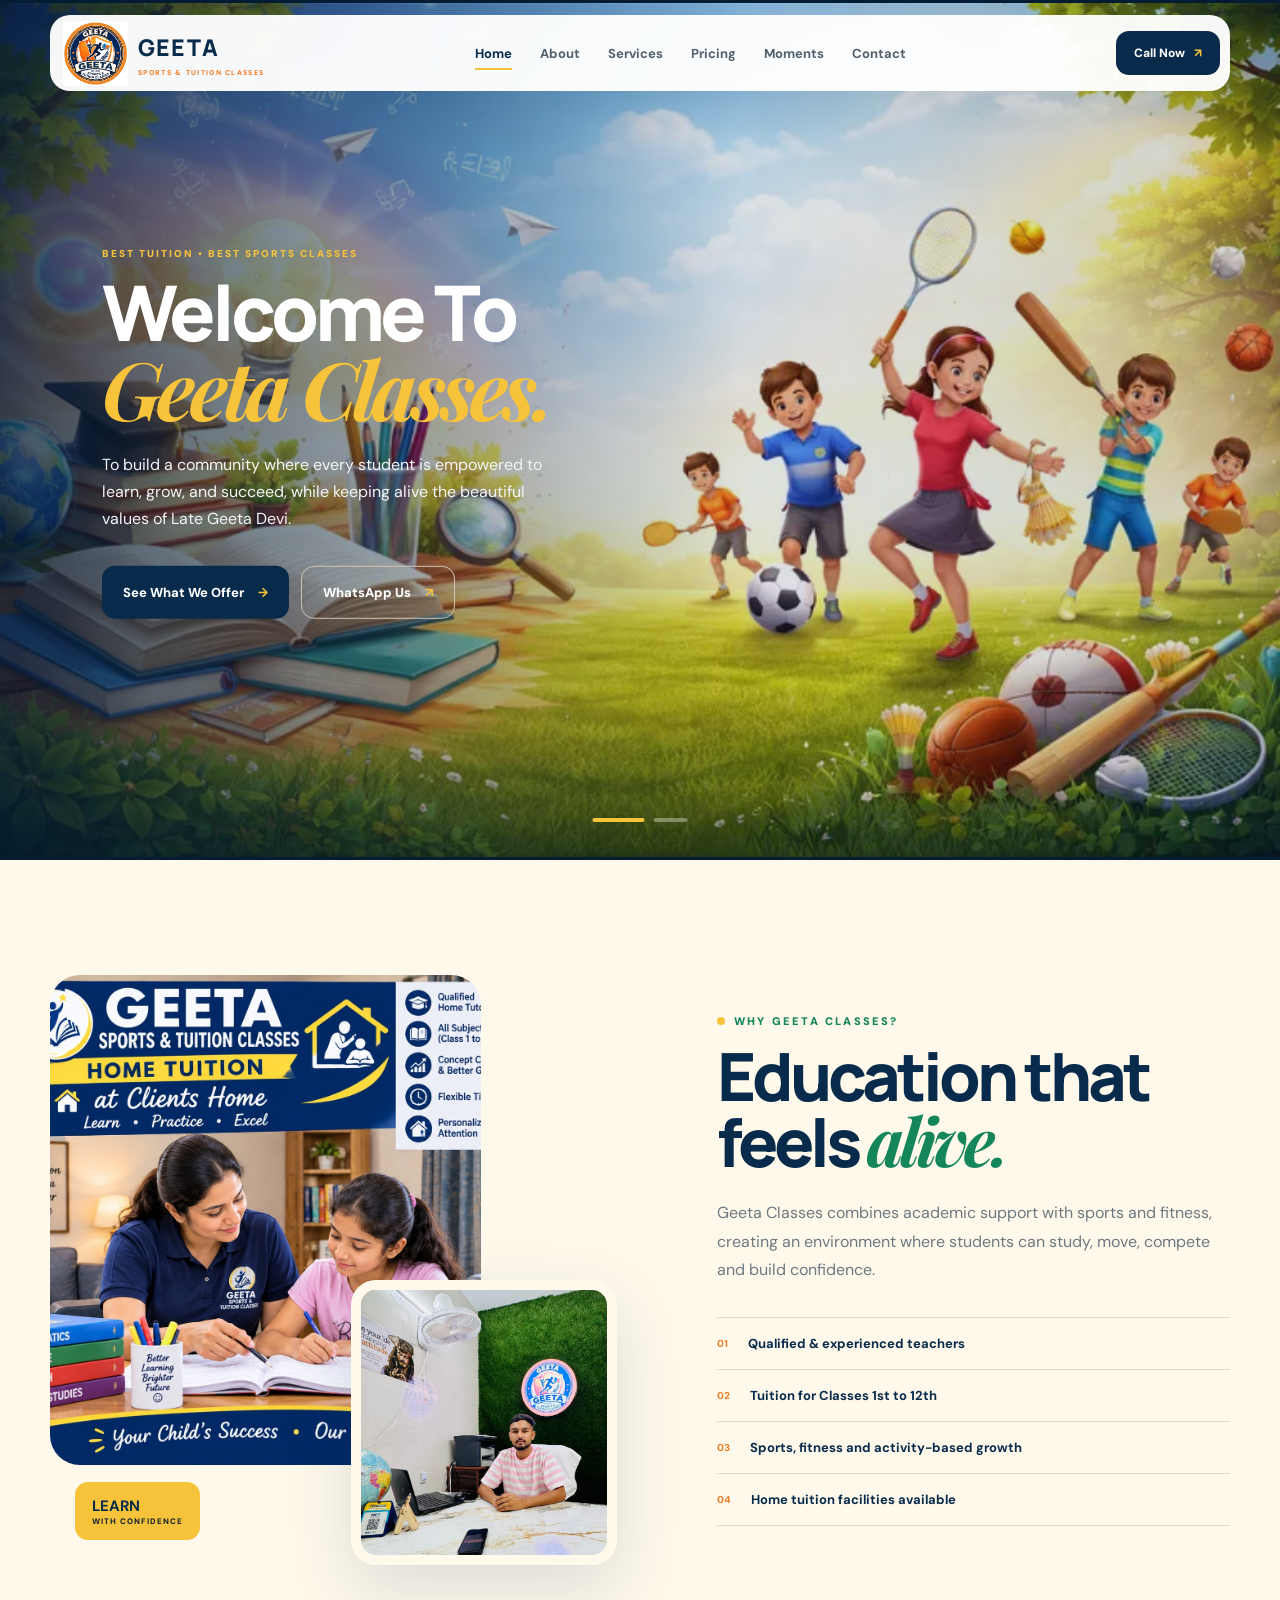
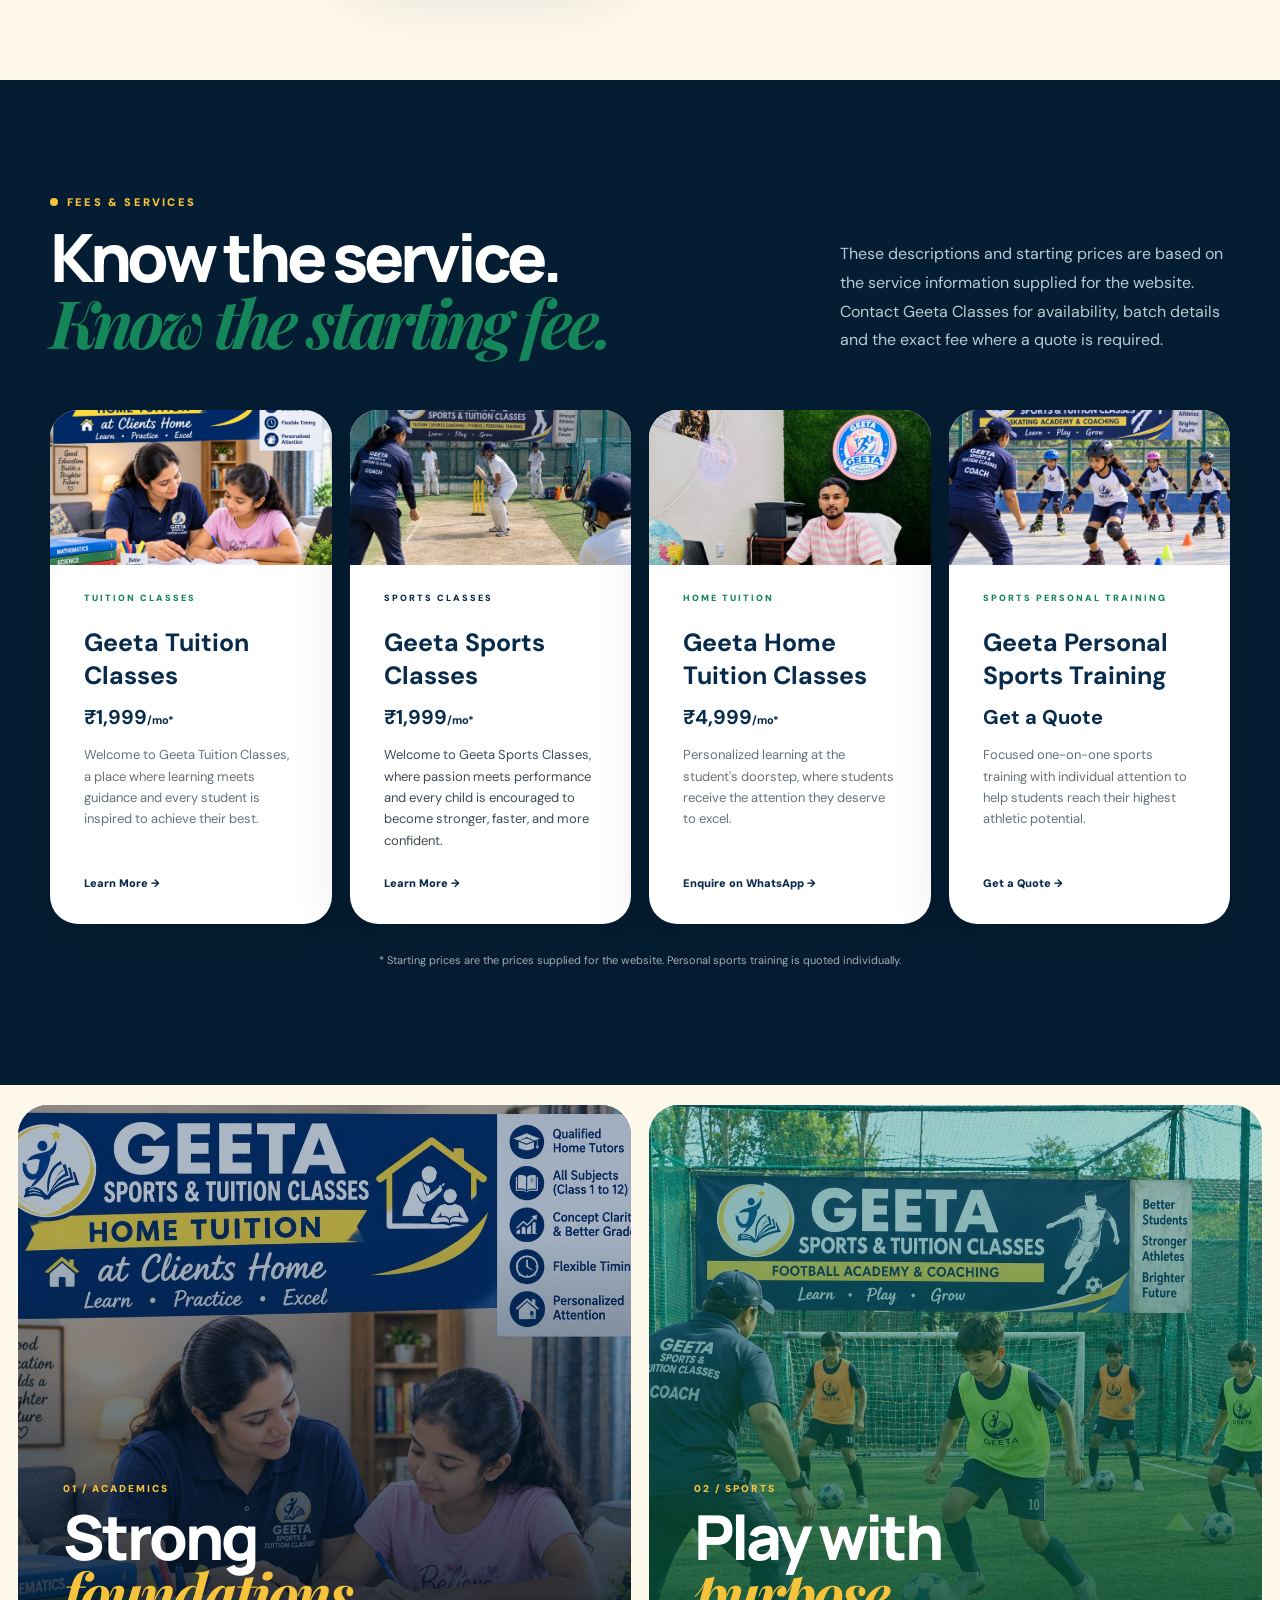
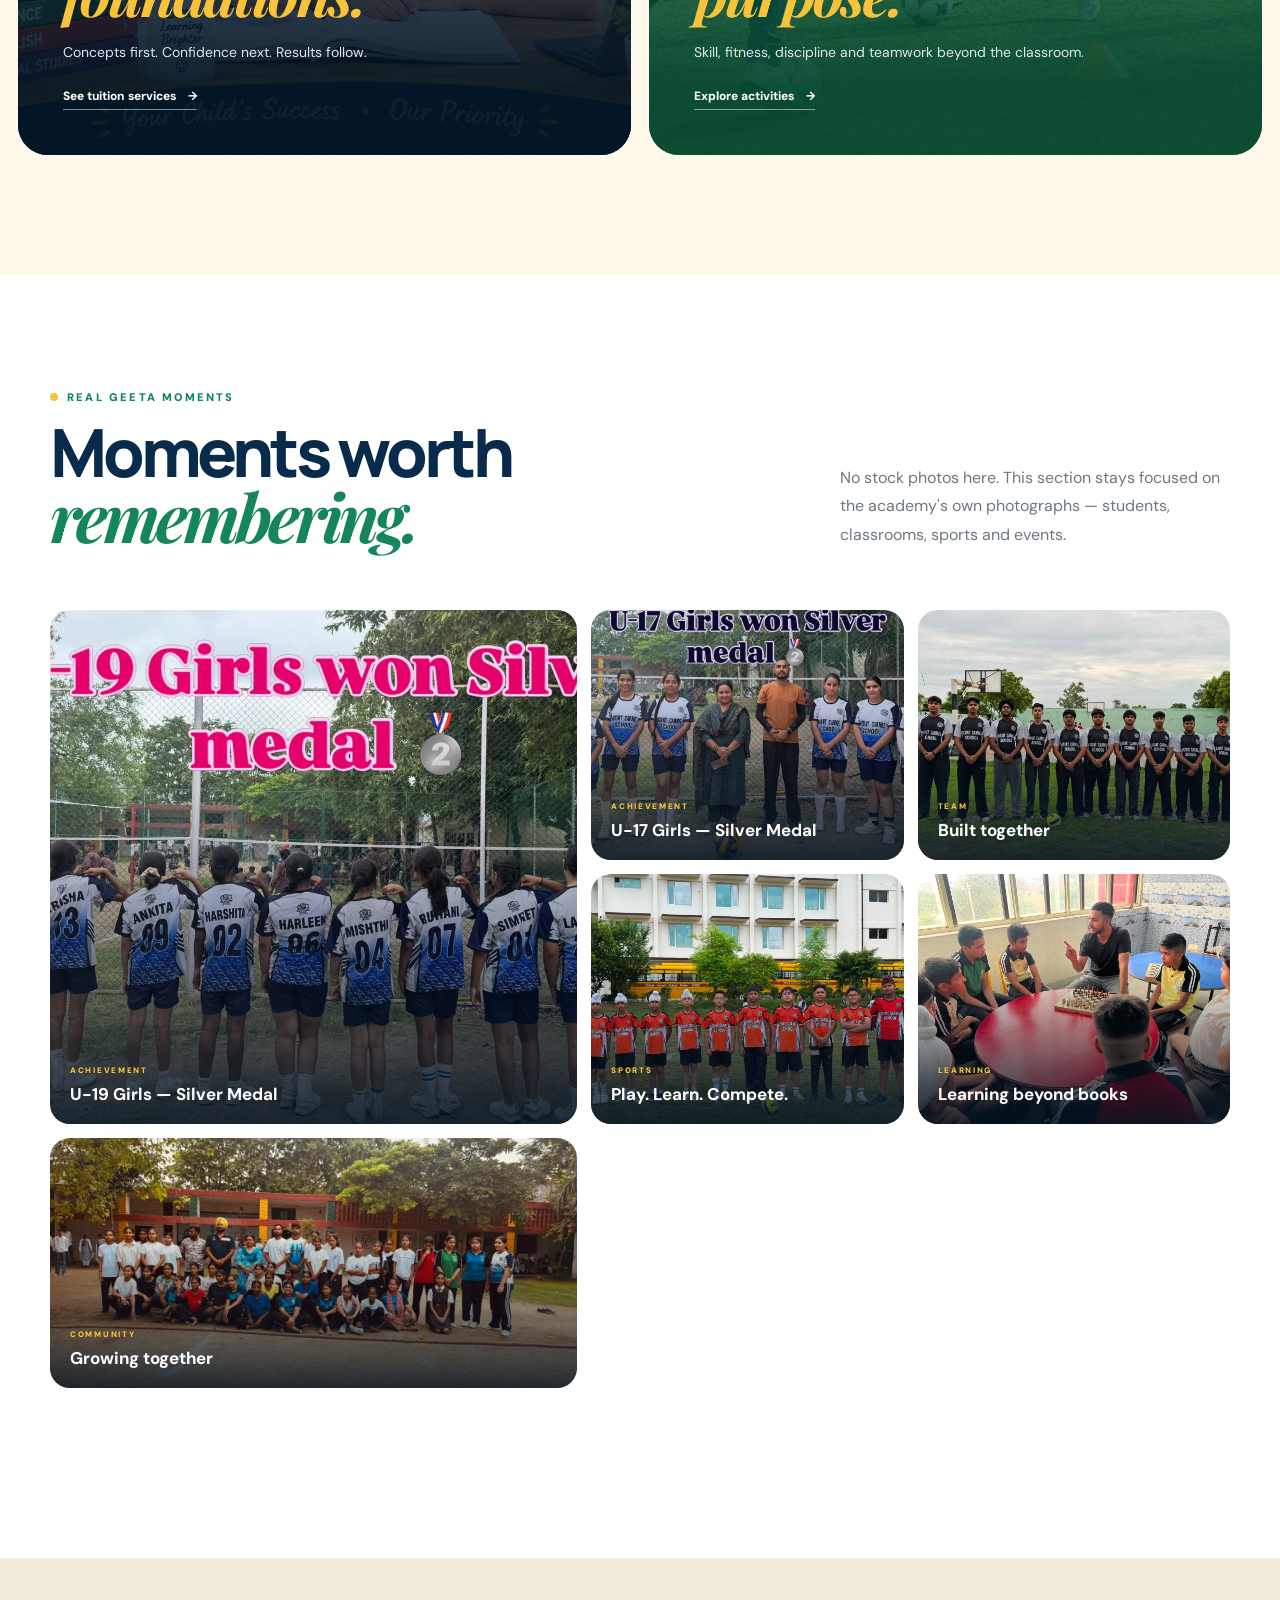
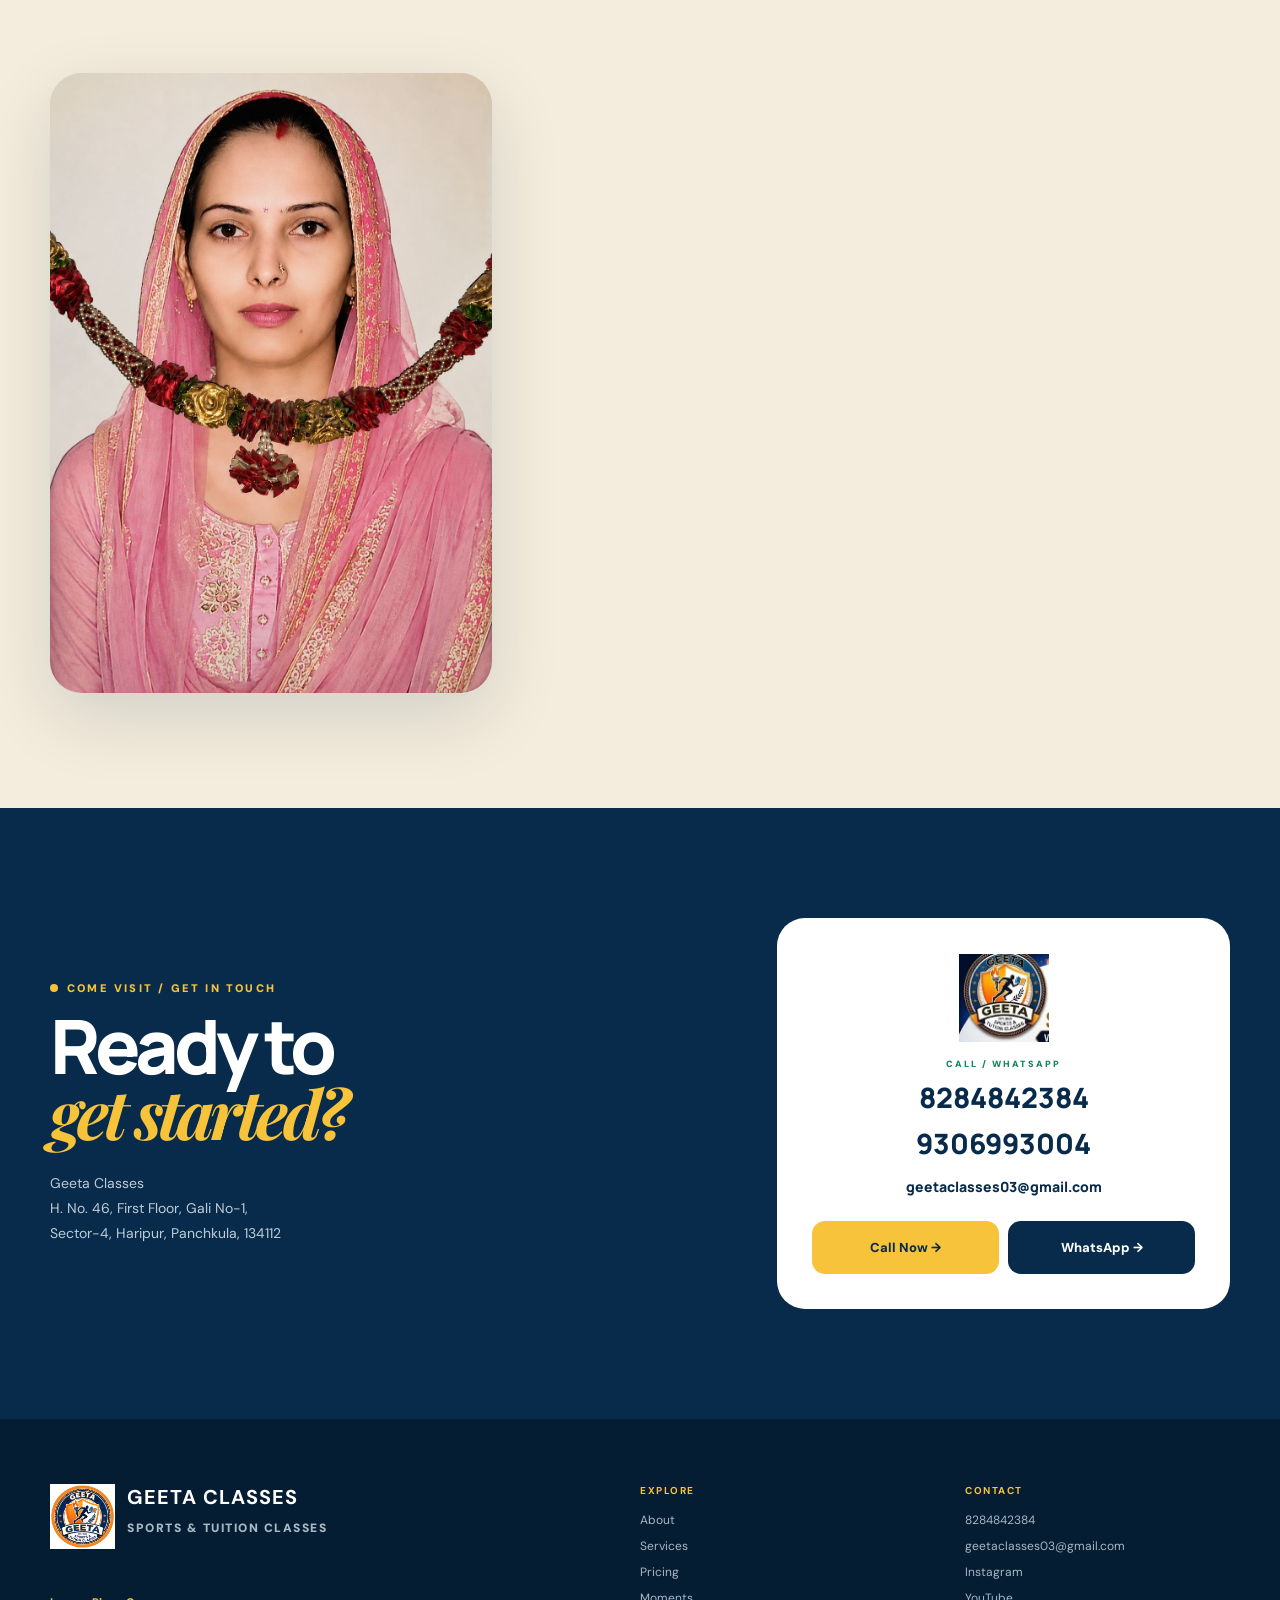
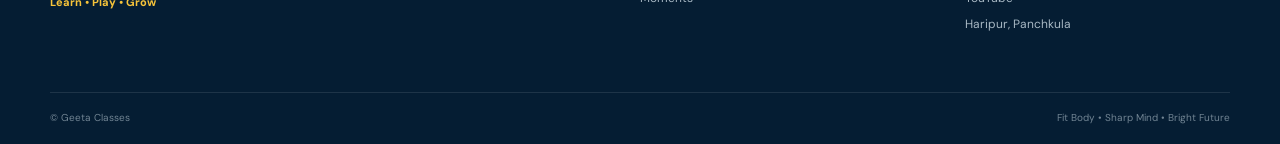
==== index.html @ 313272e8 "Add files via upload" ====
<!DOCTYPE html>
<html lang="en">
<head>
    <meta charset="UTF-8">
    <meta name="viewport" content="width=device-width, initial-scale=1.0">
    <title>Geeta Classes | Sports & Tuition Classes in Panchkula</title>
    <meta name="description" content="Geeta Classes — tuition, home tuition, personal training, sports, fitness and yoga in Haripur, Panchkula.">

    <link rel="preconnect" href="https://fonts.googleapis.com">
    <link rel="preconnect" href="https://fonts.gstatic.com" crossorigin>
    <link href="https://fonts.googleapis.com/css2?family=DM+Sans:wght@400;500;600;700&family=Manrope:wght@500;600;700;800&family=Playfair+Display:ital,wght@0,600;0,700;1,600;1,700&display=swap" rel="stylesheet">
    <link rel="stylesheet" href="style.css">
</head>
<body>

<header class="site-header" id="siteHeader">
    <nav class="navbar">
        <a href="#home" class="brand">
            <img src="assets/images/academy/22.jpg" class="brand-logo" alt="Geeta Classes logo">
            <div class="brand-name">
                <strong>GEETA</strong>
                <span>SPORTS &amp; TUITION CLASSES</span>
            </div>
        </a>

        <div class="nav-links" id="navLinks">
            <a href="#home" class="active">Home</a>
            <a href="#about">About</a>
            <a href="sports.html">Services</a>
            <a href="#pricing">Pricing</a>
            <a href="#moments">Moments</a>
            <a href="#contact">Contact</a>
        </div>

        <a href="tel:8284842304" class="nav-cta">Call Now <span>↗</span></a>
        <button class="menu-toggle" id="menuToggle" aria-label="Open menu" aria-expanded="false">
            <span></span><span></span><span></span>
        </button>
    </nav>
</header>

<main>

<!-- HERO: Slide 1 and 2 use the new supplied banner; Slide 3 keeps the original hero. -->
<section class="hero hero-carousel" id="home">
    <div class="hero-slides">

        <article class="hero-slide promo-slide">
            <img src="assets/images/academy/home-face.webp" alt="Geeta Classes education and sports banner detail">
            <div class="promo-slide-overlay"></div>
            <div class="promo-slide-content focus-content">
                <span class="hero-slide-kicker">BEST TUITION • BEST SPORTS CLASSES</span>
                <h1>Welcome To<br><span>Geeta Classes.</span></h1>
                <p>To build a community where every student is empowered to learn, grow, and succeed, while keeping alive the beautiful values of Late  Geeta Devi.</p>
                <div class="hero-actions">
                    <a href="#pricing" class="btn btn-primary">See What We Offer <b>→</b></a>
                    <a href="https://wa.me/918284842384" target="_blank" rel="noopener" class="btn btn-ghost">WhatsApp Us <b>↗</b></a>
                </div>
            </div>
        </article>

        <article class="hero-slide promo-slide">
            <img src="assets/images/academy/geeta-hero-focus.jpg" alt="Geeta Classes education and sports banner detail">
            <div class="promo-slide-overlay"></div>
            <div class="promo-slide-content focus-content">
                <span class="hero-slide-kicker">FIT BODY • SHARP MIND • BRIGHT FUTURE</span>
                <h1>Better students.<br><span>Brighter futures.</span></h1>
                <p>One place for academic support, active learning and confidence-building activities.</p>
                <div class="hero-actions">
                    <a href="#pricing" class="btn btn-primary">See What We Offer <b>→</b></a>
                    <a href="https://wa.me/918284842384" target="_blank" rel="noopener" class="btn btn-ghost">WhatsApp Us <b>↗</b></a>
                </div>
            </div>
        </article>

        <article class="hero-slide original-slide">
            <div class="hero-orbit orbit-one"></div>
            <div class="hero-orbit orbit-two"></div>
            <div class="hero-wrap">
                <div class="hero-copy">
                    <div class="eyebrow"><i></i> PANCHKULA • SPORTS • TUITION</div>
                    <h1>Learn. <span>Play.</span> Grow.</h1>
                    <p class="hero-lead">A cheerful place where classroom learning, sports and confidence come together — helping students grow beyond marks and medals.</p>
                    <div class="hero-actions">
                        <a href="#pricing" class="btn btn-primary">Explore Services <b>→</b></a>
                        <a href="#pricing" class="btn btn-ghost">View Pricing <b>↗</b></a>
                    </div>
                    <div class="hero-facts">
                        <div><b>1st–12th</b><small>Classes</small></div>
                        <em></em>
                        <div><b>HBSE • CBSE • ICSE</b><small>Boards</small></div>
                        <em></em>
                        <div><b>Sports + Fitness</b><small>Activities</small></div>
                    </div>
                </div>
                <div class="hero-photo">
                    <div class="hero-main-image">
                        <img src="assets/images/academy/04.jpg" alt="Students participating in sports at Geeta Classes">
                        <div class="hero-image-caption">
                            <span>REAL STUDENTS. REAL MOMENTS.</span>
                            <b>Learning doesn't stop at the classroom.</b>
                        </div>
                    </div>
                    <div class="floating-note note-yellow"><strong>FIT BODY</strong><span>SHARP MIND</span></div>
                    <div class="floating-note note-white"><strong>GEETA</strong><span>CLASSES</span></div>
                </div>
            </div>
        </article>
    </div>

    <div class="hero-dots" aria-label="Hero slides">
        <button class="hero-dot active" type="button" aria-label="Slide 1"></button>
        <button class="hero-dot" type="button" aria-label="Slide 2"></button>
    </div>
    <div class="hero-scroll">SCROLL <span></span></div>
</section>

<section class="about section" id="about">
    <div class="container about-grid">
        <div class="about-collage reveal">
            <div class="collage-main"><img src="assets/images/academy/02.jpg" alt="Students studying at Geeta Classes"></div>
            <div class="collage-small"><img src="assets/images/academy/17.jpg" alt="Teacher at Geeta Classes"></div>
            <div class="collage-tag"><strong>LEARN</strong><span>WITH CONFIDENCE</span></div>
        </div>
        <div class="about-copy reveal-right">
            <div class="eyebrow">WHY GEETA CLASSES?</div>
            <h2>Education that feels <span>alive.</span></h2>
            <p>Geeta Classes combines academic support with sports and fitness, creating an environment where students can study, move, compete and build confidence.</p>
            <div class="about-points">
                <div><b>01</b><span>Qualified &amp; experienced teachers</span></div>
                <div><b>02</b><span>Tuition for Classes 1st to 12th</span></div>
                <div><b>03</b><span>Sports, fitness and activity-based growth</span></div>
                <div><b>04</b><span>Home tuition facilities available</span></div>
            </div>
        </div>
    </div>
</section>

<!-- PROGRAM-STYLE SERVICE SECTION: inspired by the reference, but kept in Geeta's visual language. -->

<section class="pricing section-dark" id="pricing">
    <div class="container">
        <div class="section-top light reveal">
            <div>
                <div class="eyebrow gold">FEES &amp; SERVICES</div>
                <h2>Know the service.<br><span>Know the starting fee.</span></h2>
            </div>
            <p>These descriptions and starting prices are based on the service information supplied for the website. Contact Geeta Classes for availability, batch details and the exact fee where a quote is required.</p>
        </div>

        <div class="pricing-grid pricing-grid-four">
            <article class="price-card reveal">
                <div class="price-image"><img src="assets/images/academy/02.jpg" alt="Students in tuition class"></div>
                <small>TUITION CLASSES</small>
                <h3>Geeta Tuition Classes</h3>
                <strong>₹1,999<span>/mo*</span></strong>
                <p>Welcome to Geeta Tuition Classes, a place where learning meets guidance and every student is inspired to achieve their best.</p>
                <a href="https://wa.me/918284842384?text=Hello%20Geeta%20Classes%2C%20I%20want%20to%20know%20about%20home%20tuition." target="_blank" rel="noopener">Learn More →</a>
            </article>

            <article class="price-card featured-price reveal">
                <div class="price-image"><img src="assets/images/academy/06.jpg" alt="Students playing cricket at Geeta Classes"></div>
                <small>SPORTS CLASSES</small>
                <h3>Geeta Sports Classes</h3>
                <strong>₹1,999<span>/mo*</span></strong>
                <p>Welcome to Geeta Sports Classes, where passion meets performance and every child is encouraged to become stronger, faster, and more confident.</p>
                <a href="https://wa.me/918284842384?text=Hello%20Geeta%20Classes%2C%20I%20want%20to%20know%20about%20home%20tuition." target="_blank" rel="noopener">Learn More →</a>
            </article>

            <article class="price-card reveal">
                <div class="price-image"><img src="assets/images/academy/17.jpg" alt="Teacher helping a student learn"></div>
                <small>HOME TUITION</small>
                <h3>Geeta Home Tuition Classes</h3>
                <strong>₹4,999<span>/mo*</span></strong>
                <p>Personalized learning at the student's doorstep, where students receive the attention they deserve to excel.</p>
                <a href="https://wa.me/918284842384?text=Hello%20Geeta%20Classes%2C%20I%20want%20to%20know%20about%20home%20tuition." target="_blank" rel="noopener">Enquire on WhatsApp →</a>
            </article>

            <article class="price-card reveal">
                <div class="price-image"><img src="assets/images/academy/04.jpg" alt="Personal sports training at Geeta Classes"></div>
                <small>SPORTS PERSONAL TRAINING</small>
                <h3>Geeta Personal Sports Training</h3>
                <strong>Get a Quote</strong>
                <p>Focused one-on-one sports training with individual attention to help students reach their highest athletic potential.</p>
                <a href="https://wa.me/918284842384?text=Hello%20Geeta%20Classes%2C%20I%20want%20a%20quote%20for%20personal%20sports%20training." target="_blank" rel="noopener">Get a Quote →</a>
            </article>
        </div>
        <p class="pricing-note pricing-note-dark">* Starting prices are the prices supplied for the website. Personal sports training is quoted individually.</p>
    </div>
</section>

<section class="split-section">
    <div class="split-card split-academic reveal">
        <div class="split-photo"><img src="assets/images/academy/02.jpg" alt="Tuition students"></div>
        <div class="split-content"><small>01 / ACADEMICS</small><h2>Strong<br><i>foundations.</i></h2><p>Concepts first. Confidence next. Results follow.</p><a href="#pricing">See tuition services <b>→</b></a></div>
    </div>
    <div class="split-card split-sport reveal-right">
        <div class="split-photo"><img src="assets/images/academy/05.jpg" alt="Football training at Geeta Classes"></div>
        <div class="split-content"><small>02 / SPORTS</small><h2>Play with<br><i>purpose.</i></h2><p>Skill, fitness, discipline and teamwork beyond the classroom.</p><a href="sports.html">Explore activities <b>→</b></a></div>
    </div>
</section>





        <section class="moments section" id="moments">
            <div class="container">
                <div class="section-top reveal"><div><div class="eyebrow">REAL GEETA MOMENTS</div><h2>Moments worth<br><span>remembering.</span></h2></div><p>No stock photos here. This section stays focused on the academy's own photographs — students, classrooms, sports and events.</p></div>
                <div class="moment-mosaic">
                    <div class="moment featured reveal"><img src="assets/images/academy/37.jpg" alt="U-19 girls silver medal moment"><div><small>ACHIEVEMENT</small><h3>U-19 Girls — Silver Medal</h3></div></div>
                    <div class="moment reveal"><img src="assets/images/academy/38.jpg" alt="U-17 girls silver medal moment"><div><small>ACHIEVEMENT</small><h3>U-17 Girls — Silver Medal</h3></div></div>
                    <div class="moment reveal"><img src="assets/images/academy/34.jpg" alt="Student sports team"><div><small>TEAM</small><h3>Built together</h3></div></div>
                    <div class="moment reveal"><img src="assets/images/academy/35.jpg" alt="Young sports team"><div><small>SPORTS</small><h3>Play. Learn. Compete.</h3></div></div>
                    <div class="moment reveal"><img src="assets/images/academy/24.jpg" alt="Students in an activity session"><div><small>LEARNING</small><h3>Learning beyond books</h3></div></div>
                    <div class="moment reveal"><img src="assets/images/academy/31.jpg" alt="Group sports photograph"><div><small>COMMUNITY</small><h3>Growing together</h3></div></div>
                </div>

                <div class="moments-cta reveal"><a class="text-link" href="gallery.html#moments">See full gallery <b>→</b></a></div>
            </div>
        </section>

<section class="memory-section section">
    <div class="container memory-grid">
        <div class="memory-photo reveal"><img src="assets/images/academy/geeta-tribute.jpg" alt="Portrait provided for the Geeta Classes tribute section"></div>
        <div class="memory-copy reveal-right">
            <div class="eyebrow">IN LOVING MEMORY</div>
            <h2>Missing a presence that<br><span>still guides us.</span></h2>
            <p>Geeta Classes carries forward the values, care and encouragement associated with Late Smt. Geeta Devi. Her presence may be missed, but the spirit of helping children learn, grow and believe in themselves continues.</p>
            <blockquote>“Every child is unique. With the right guidance, patience and positive support, they can achieve anything in life.”</blockquote>
            <strong>— Late Smt. Geeta Devi</strong>
        </div>
    </div>
</section>

<section class="contact section-dark" id="contact">
    <div class="container contact-wrap">
        <div class="contact-copy reveal"><div class="eyebrow gold">COME VISIT / GET IN TOUCH</div><h2>Ready to<br><span>get started?</span></h2><p>Geeta Classes<br>H. No. 46, First Floor, Gali No-1,<br>Sector-4, Haripur, Panchkula, 134112</p></div>
        <div class="contact-card reveal-right">
            <img src="assets/images/logo.png" alt="Geeta Classes">
            <small>CALL / WHATSAPP</small>
            <a href="tel:8284842384">8284842384</a>
            <a href="tel:9306993004">9306993004</a>
            <a class="contact-email" href="mailto:geetaclasses03@gmail.com">geetaclasses03@gmail.com</a>
            <div class="contact-actions"><a class="btn btn-yellow" href="tel:8284842384">Call Now →</a><a class="btn btn-light" target="_blank" rel="noopener" href="https://wa.me/918284842384">WhatsApp →</a></div>
        </div>
    </div>
</section>

</main>

<footer class="footer">
    <div class="container footer-main">
        <div class="footer-brand"><img src="assets/images/academy/22.jpg" alt="Geeta Classes logo"><div><strong>GEETA CLASSES</strong><span>SPORTS &amp; TUITION CLASSES</span></div><p>Learn • Play • Grow</p></div>
        <div><h4>Explore</h4><a href="#about">About</a><a href="sports.html">Services</a><a href="#pricing">Pricing</a><a href="gallery.html">Moments</a></div>
        <div><h4>Contact</h4><a href="tel:8284842384">8284842384</a><a href="mailto:geetaclasses03@gmail.com">geetaclasses03@gmail.com</a><a href="https://instagram.com/geetaclasses03" target="_blank" rel="noopener">Instagram</a><a href="https://youtube.com/@geetaclasses03" target="_blank" rel="noopener">YouTube</a><span>Haripur, Panchkula</span></div>
    </div>
    <div class="container footer-bottom"><span>© <?= date('Y') ?> Geeta Classes</span><span>Fit Body • Sharp Mind • Bright Future</span></div>
</footer>

<script src="main.js"></script>
</body>
</html>
---- style.css ----
/* =========================================================
   GEETA CLASSES — REAL PHOTO EDITION
   ========================================================= */

:root{
    --navy:#082b4b;
    --navy2:#051d33;
    --green:#14865a;
    --green2:#0e6948;
    --gold:#f6c33a;
    --orange:#ef7b22;
    --cream:#fff9ec;
    --paper:#f4ecdc;
    --white:#fff;
    --ink:#10202e;
    --muted:#6e7880;
    --line:#e4dac9;
    --shadow:0 24px 70px rgba(8,43,75,.14);
}

*{box-sizing:border-box;margin:0;padding:0}
html{scroll-behavior:smooth}
body{font-family:"DM Sans",sans-serif;background:var(--cream);color:var(--ink);overflow-x:hidden}
img{display:block;width:100%}
a{text-decoration:none;color:inherit}
button{font:inherit}
.container{width:min(1180px,calc(100% - 36px));margin:auto}
.section{padding:115px 0}

.site-header{position:fixed;z-index:1000;top:0;left:0;width:100%;padding:15px 0;transition:.3s}
.site-header.scrolled{padding:8px 0;background:rgba(255,249,236,.9);backdrop-filter:blur(18px)}
.navbar{width:min(1180px,calc(100% - 36px));height:76px;margin:auto;padding:7px 10px 7px 13px;display:flex;align-items:center;justify-content:space-between;background:rgba(255,255,255,.96);border-radius:20px;box-shadow:0 12px 45px rgba(8,43,75,.11)}
.brand{display:flex;align-items:center;gap:10px}
.brand-logo{width:65px;height:65px;object-fit:contain}
.brand-name{display:flex;flex-direction:column;line-height:1}
.brand-name strong{font:800 23px "Manrope",sans-serif;letter-spacing:1.2px;color:var(--navy)}
.brand-name span{font-size:7px;letter-spacing:1.3px;font-weight:800;color:var(--orange);margin-top:6px}
.nav-links{display:flex;gap:28px;align-items:center}
.nav-links a{font-size:13px;font-weight:700;color:#51606c;position:relative;padding:8px 0}
.nav-links a:after{content:"";position:absolute;left:0;bottom:0;width:0;height:2px;background:var(--gold);transition:.25s}
.nav-links a:hover,.nav-links a.active{color:var(--navy)}
.nav-links a:hover:after,.nav-links a.active:after{width:100%}
.nav-cta{background:var(--navy);color:#fff;padding:14px 18px;border-radius:13px;font-size:12px;font-weight:800}
.nav-cta span{color:var(--gold);margin-left:6px}
.menu-toggle{display:none;border:0;background:var(--navy);border-radius:12px;width:45px;height:45px}
.menu-toggle span{display:block;width:20px;height:2px;background:#fff;margin:4px auto}

.hero{min-height:860px;padding:175px 0 80px;position:relative;overflow:hidden;background:var(--cream)}
.hero-wrap{width:min(1180px,calc(100% - 36px));margin:auto;display:grid;grid-template-columns:.9fr 1.1fr;gap:65px;align-items:center}
.eyebrow{font-size:11px;font-weight:900;letter-spacing:2.2px;color:var(--green);display:flex;align-items:center;gap:9px}
.eyebrow:before{content:"";width:8px;height:8px;background:var(--gold);border-radius:50%}
.eyebrow.gold{color:var(--gold)}
.hero h1{font:800 clamp(70px,8.2vw,112px)/.83 "Manrope",sans-serif;letter-spacing:-7px;color:var(--navy);margin-top:25px}
.hero h1 span{display:block;color:var(--green);font:italic 700 1.05em/1 "Playfair Display",serif;letter-spacing:-5px}
.hero-lead{font-size:18px;line-height:1.8;color:var(--muted);max-width:540px;margin-top:32px}
.hero-actions{display:flex;gap:12px;margin-top:34px;flex-wrap:wrap}
.btn{min-height:53px;padding:0 21px;border-radius:13px;display:inline-flex;align-items:center;justify-content:center;gap:14px;font-size:13px;font-weight:800;transition:.3s}
.btn b{color:var(--gold);transition:.3s}
.btn:hover{transform:translateY(-3px)}
.btn:hover b{transform:translateX(4px)}
.btn-primary{background:var(--navy);color:#fff}
.btn-primary:hover{background:var(--green)}
.btn-ghost{border:1px solid #cfc4b2;color:var(--white);background:transparent}
.hero-facts{display:flex;align-items:center;gap:20px;margin-top:50px}
.hero-facts div{display:flex;flex-direction:column}
.hero-facts b{font-size:15px;color:var(--navy)}
.hero-facts small{font-size:10px;color:#8b918f;margin-top:3px}
.hero-facts em{width:1px;height:30px;background:#d8cebd}

.hero-photo{position:relative}
.hero-main-image{height:610px;border-radius:36px;overflow:hidden;position:relative;box-shadow:var(--shadow);background:var(--navy)}
.hero-main-image img{height:100%;object-fit:cover}
.hero-main-image:after{content:"";position:absolute;inset:0;background:linear-gradient(180deg,transparent 40%,rgba(5,29,51,.85))}
.hero-image-caption{position:absolute;z-index:2;bottom:30px;left:30px;right:30px;color:#fff}
.hero-image-caption span{font-size:9px;font-weight:900;letter-spacing:2px;color:var(--gold)}
.hero-image-caption b{display:block;font:600 27px/1.1 "Manrope",sans-serif;margin-top:8px;max-width:430px}
.floating-note{position:absolute;z-index:3;padding:17px 20px;border-radius:16px;box-shadow:var(--shadow);display:flex;flex-direction:column}
.floating-note strong{font-size:12px;letter-spacing:1px}
.floating-note span{font-size:10px;margin-top:3px}
.note-yellow{left:-30px;top:42px;background:var(--gold);color:var(--navy)}
.note-white{right:-24px;bottom:40px;background:#fff;color:var(--navy)}
.hero-orbit{position:absolute;border-radius:50%;pointer-events:none}
.orbit-one{width:170px;height:170px;right:-70px;top:160px;border:35px solid rgba(20,134,90,.09)}
.orbit-two{width:110px;height:110px;left:-50px;bottom:80px;background:rgba(246,195,58,.18)}
.hero-scroll{position:absolute;bottom:25px;left:50%;transform:translateX(-50%);font-size:9px;letter-spacing:2px;color:#899197;display:flex;gap:10px;align-items:center}
.hero-scroll span{width:50px;height:1px;background:#899197}

.trust-bar{background:var(--navy);color:#fff;padding:22px 0}
.trust-inner{display:flex;align-items:center;justify-content:space-between;gap:18px;flex-wrap:wrap;font-size:10px}
.trust-inner span{color:var(--gold);font-weight:900;letter-spacing:1.5px}
.trust-inner b{font-size:11px;color:#e5edf2}

.about-grid{display:grid;grid-template-columns:1.05fr .95fr;gap:100px;align-items:center}
.about-collage{position:relative;height:590px}
.collage-main{position:absolute;left:0;top:0;width:76%;height:490px;border-radius:30px;overflow:hidden}
.collage-main img{height:100%;object-fit:cover}
.collage-small{position:absolute;right:0;bottom:0;width:47%;height:285px;border:10px solid var(--cream);border-radius:25px;overflow:hidden;box-shadow:var(--shadow)}
.collage-small img{height:100%;object-fit:cover}
.collage-tag{position:absolute;left:25px;bottom:25px;background:var(--gold);padding:14px 17px;border-radius:13px;display:flex;flex-direction:column}
.collage-tag strong{font-size:15px;color:var(--navy)}
.collage-tag span{font-size:8px;font-weight:800;letter-spacing:1px}
.about-copy h2,.section-top h2,.gallery-heading h2{font:800 clamp(45px,5.2vw,70px)/.94 "Manrope",sans-serif;letter-spacing:-4px;color:var(--navy);margin-top:17px}
.about-copy h2 span,.section-top h2 span,.gallery-heading h2 span{font:italic 700 1em/1 "Playfair Display",serif;color:var(--green)}
.about-copy>p,.section-top>p{color:var(--muted);line-height:1.8;font-size:16px;margin-top:25px;max-width:550px}
.about-points{margin-top:32px;border-top:1px solid var(--line)}
.about-points div{display:flex;align-items:center;gap:20px;padding:17px 0;border-bottom:1px solid var(--line)}
.about-points b{color:var(--orange);font-size:10px}
.about-points span{font-size:13px;font-weight:700;color:var(--navy)}

.split-section{padding:20px 18px 120px;background:var(--cream);display:grid;grid-template-columns:1fr 1fr;gap:18px}
.split-card{border-radius:30px;overflow:hidden;position:relative;min-height:650px;color:#fff;background:var(--navy)}
.split-sport{background:var(--green)}
.split-photo{position:absolute;inset:0}
.split-photo img{height:100%;object-fit:cover;opacity:.68;transition:.7s}
.split-card:hover .split-photo img{transform:scale(1.04);opacity:.58}
.split-card:after{content:"";position:absolute;inset:0;background:linear-gradient(180deg,transparent 20%,rgba(4,20,34,.93) 90%)}
.split-sport:after{background:linear-gradient(180deg,transparent 20%,rgba(7,72,48,.95) 90%)}
.split-content{position:absolute;z-index:2;left:45px;right:45px;bottom:45px}
.split-content small{font-size:10px;letter-spacing:2px;font-weight:900;color:var(--gold)}
.split-content h2{font:800 62px/.88 "Manrope",sans-serif;letter-spacing:-3px;margin-top:13px}
.split-content h2 i{font:italic 700 .95em/1 "Playfair Display",serif;color:var(--gold)}
.split-content p{font-size:14px;line-height:1.7;color:#dce7ee;max-width:420px;margin-top:18px}
.split-content a{display:inline-flex;gap:12px;align-items:center;margin-top:23px;font-size:12px;font-weight:800;border-bottom:1px solid rgba(255,255,255,.5);padding-bottom:5px}

.tuition{background:var(--paper)}
.section-top{display:flex;justify-content:space-between;align-items:end;gap:50px}
.section-top>p{margin:0;max-width:390px}
.tuition-layout{display:grid;grid-template-columns:1.05fr .95fr;gap:70px;align-items:center;margin-top:65px}
.tuition-image{height:590px;border-radius:30px;overflow:hidden;position:relative}
.tuition-image img{height:100%;object-fit:cover}
.image-sticker{position:absolute;left:22px;bottom:22px;background:#fff;color:var(--navy);padding:16px 18px;border-radius:14px;font-size:13px;font-weight:900;box-shadow:var(--shadow)}
.image-sticker small{display:block;color:var(--green);font-size:7px;letter-spacing:1px;margin-top:4px}
.tuition-options{border-top:1px solid #d7ccba}
.tuition-options article{display:grid;grid-template-columns:35px 1fr;gap:20px;padding:24px 0;border-bottom:1px solid #d7ccba}
.tuition-options article>span{color:var(--orange);font-size:10px;font-weight:900}
.tuition-options h3{color:var(--navy);font-size:21px}
.tuition-options p{color:var(--muted);font-size:12px;line-height:1.6;margin-top:5px}

.section-dark{background:var(--navy);color:#fff}
.sports{padding:115px 0}
.section-top.light h2{color:#fff}
.section-top.light>p{color:#b9c9d5}
.sports-grid{display:grid;grid-template-columns:1.35fr .8fr .8fr;grid-auto-rows:260px;gap:14px;margin-top:60px}
.sport-card{position:relative;overflow:hidden;border-radius:22px}
.sport-card.big{grid-row:span 2}
.sport-card img{height:100%;object-fit:cover;transition:.6s}
.sport-card:after{content:"";position:absolute;inset:0;background:linear-gradient(180deg,transparent 25%,rgba(0,0,0,.86))}
.sport-card:hover img{transform:scale(1.06)}
.sport-label{position:absolute;z-index:2;left:23px;right:20px;bottom:22px}
.sport-label small{color:var(--gold);font-size:9px;font-weight:900}
.sport-label h3{font-size:28px;margin-top:4px}
.sport-label span{font-size:10px;color:#d8e0e6}

.moments{background:#fff}
.moment-mosaic{display:grid;grid-template-columns:1.35fr .8fr .8fr;grid-auto-rows:250px;gap:14px;margin-top:60px}
.moment{position:relative;border-radius:20px;overflow:hidden}
.moment.featured{grid-row:span 2}
.moment img{height:100%;object-fit:cover;transition:.5s}
.moment:after{content:"";position:absolute;inset:0;background:linear-gradient(180deg,transparent 35%,rgba(4,20,34,.88))}
.moment:hover img{transform:scale(1.05)}
.moment>div{position:absolute;z-index:2;left:20px;bottom:19px;color:#fff}
.moment small{font-size:8px;letter-spacing:1.7px;color:var(--gold);font-weight:900}
.moment h3{font-size:17px;margin-top:5px}

.achievement-strip{background:var(--green);padding:105px 0;color:#fff}
.achievement-inner{display:grid;grid-template-columns:1fr .8fr;gap:80px;align-items:center}
.achievement-copy h2{font:800 62px/.93 "Manrope",sans-serif;letter-spacing:-4px;margin-top:17px}
.achievement-copy h2 span{font:italic 700 .95em/1 "Playfair Display",serif;color:var(--gold)}
.achievement-copy p{max-width:520px;color:#d0e6dc;line-height:1.8;margin-top:25px}
.achievement-photo{height:500px;border-radius:30px;overflow:hidden;position:relative;box-shadow:0 25px 70px rgba(0,0,0,.2)}
.achievement-photo img{height:100%;object-fit:cover}
.achievement-badge{position:absolute;right:20px;top:20px;background:var(--gold);color:var(--navy);border-radius:50%;width:110px;height:110px;display:grid;place-content:center;text-align:center;font-size:9px;font-weight:900;transform:rotate(9deg)}
.achievement-badge strong{font-size:15px}

.gallery-heading{margin-bottom:50px}
.gallery-grid{display:grid;grid-template-columns:1.2fr .8fr .8fr;grid-template-rows:240px 240px;gap:14px}
.gallery-grid img{height:100%;object-fit:cover;border-radius:19px;transition:.5s}
.gallery-grid img:hover{transform:scale(1.02)}
.g1{grid-row:span 2}.g4{grid-column:span 2}

.contact{padding:110px 0}
.contact-wrap{display:grid;grid-template-columns:1fr .7fr;gap:80px;align-items:center}
.contact-copy h2{font:800 75px/.88 "Manrope",sans-serif;letter-spacing:-5px;margin-top:18px}
.contact-copy h2 span{font:italic 700 .9em/1 "Playfair Display",serif;color:var(--gold)}
.contact-copy p{margin-top:25px;color:#bdccd7;line-height:1.8;font-size:14px}
.contact-card{background:#fff;color:var(--navy);border-radius:28px;padding:35px;text-align:center}
.contact-card img{width:90px;height:90px;object-fit:contain;margin:0 auto 15px}
.contact-card small{display:block;color:var(--green);font-size:9px;font-weight:900;letter-spacing:2px}
.contact-card>a:not(.btn){display:block;font:800 28px "Manrope",sans-serif;margin-top:8px}
.contact-actions{display:flex;gap:9px;margin-top:25px}
.btn-yellow{background:var(--gold);color:var(--navy);flex:1}
.btn-light{background:var(--navy);color:#fff;flex:1}

.footer{background:var(--navy2);color:#fff;padding:65px 0 20px}
.footer-main{display:grid;grid-template-columns:2fr 1fr 1fr;gap:60px}
.footer-brand{display:flex;align-items:flex-start;gap:12px;flex-wrap:wrap}
.footer-brand img{width:65px;height:65px;object-fit:contain}
.footer-brand strong,.footer-brand span{display:block}
.footer-brand strong{font-size:20px;letter-spacing:1px}
.footer-brand span{font-size:7px;letter-spacing:1.5px;color:var(--orange);font-weight:900;margin-top:5px}
.footer-brand p{width:100%;color:var(--gold);font-size:11px;font-weight:800}
.footer-main h4{color:var(--gold);font-size:10px;letter-spacing:1.5px;text-transform:uppercase;margin-bottom:15px}
.footer-main a,.footer-main span{display:block;color:#a8b8c4;font-size:12px;margin:10px 0}
.footer-main a:hover{color:#fff}
.footer-bottom{border-top:1px solid rgba(255,255,255,.1);margin-top:50px;padding-top:18px;display:flex;justify-content:space-between;color:#718493;font-size:10px}

.reveal,.reveal-right{opacity:0;transform:translateY(30px);transition:opacity .75s ease,transform .75s ease}
.reveal-right{transform:translateX(35px)}
.reveal.show,.reveal-right.show{opacity:1;transform:none}

@media(max-width:900px){
    .nav-links{position:fixed;left:18px;right:18px;top:95px;display:flex;flex-direction:column;align-items:stretch;background:#fff;padding:15px;border-radius:18px;box-shadow:var(--shadow);opacity:0;visibility:hidden;transform:translateY(-10px);transition:.25s}
    .nav-links.open{opacity:1;visibility:visible;transform:none}
    .nav-links a{padding:13px}.nav-cta{display:none}.menu-toggle{display:block}
    .hero-wrap,.about-grid,.tuition-layout,.achievement-inner,.contact-wrap{grid-template-columns:1fr}
    .hero{padding-top:145px}.hero-copy{text-align:center}.hero .eyebrow,.hero-actions,.hero-facts{justify-content:center}
    .hero-photo{margin-top:20px}.hero-main-image{height:530px}
    .split-section{grid-template-columns:1fr;padding:15px 15px 80px}.split-card{min-height:570px}
    .section-top{align-items:flex-start;flex-direction:column}.section-top>p{margin-top:20px}
    .sports-grid{grid-template-columns:1fr 1fr}.sport-card.big{grid-row:auto}.sports-grid .big{grid-column:span 2}
    .moment-mosaic{grid-template-columns:1fr 1fr}.moment.featured{grid-row:auto;grid-column:span 2}
    .gallery-grid{grid-template-columns:1fr 1fr}.g1{grid-row:span 2}.g4{grid-column:span 2}
    .achievement-photo{max-width:600px}.contact-copy h2{font-size:60px}
}
@media(max-width:560px){
    .brand-name span{display:none}.brand-logo{width:50px;height:50px}.navbar{height:68px}
    .hero h1{font-size:62px;letter-spacing:-5px}.hero-lead{font-size:15px}
    .hero-main-image{height:430px}.floating-note{display:none}.hero-facts{gap:10px}.hero-facts b{font-size:12px}.hero-facts small{font-size:8px}
    .about-collage{height:460px}.collage-main{height:390px}.collage-small{height:220px}
    .split-content{left:28px;right:28px;bottom:30px}.split-content h2{font-size:47px}
    .section{padding:85px 0}.section-top h2,.about-copy h2,.gallery-heading h2{font-size:46px}
    .tuition-image{height:420px}
    .sports-grid{grid-template-columns:1fr}.sports-grid .big{grid-column:auto}
    .moment-mosaic{grid-template-columns:1fr}.moment.featured{grid-column:auto}
    .gallery-grid{grid-template-columns:1fr}.g1,.g4{grid-column:auto;grid-row:auto}
    .achievement-copy h2{font-size:47px}.achievement-photo{height:410px}
    .contact-copy h2{font-size:55px}
    .contact-actions{flex-direction:column}.footer-main{grid-template-columns:1fr;gap:30px}.footer-bottom{flex-direction:column;gap:10px}
}

/* =========================================================
   GEETA CLASSES — IMAGE LIGHTBOX
   ========================================================= */

.geeta-lightbox {
    position: fixed;
    inset: 0;
    z-index: 99999;

    display: flex;
    align-items: center;
    justify-content: center;

    padding: 40px;

    opacity: 0;
    visibility: hidden;

    transition:
        opacity 0.3s ease,
        visibility 0.3s ease;
}

.geeta-lightbox.active {
    opacity: 1;
    visibility: visible;
}


/* Background */

.lightbox-backdrop {
    position: absolute;
    inset: 0;

    background:
        rgba(3, 18, 31, 0.94);

    backdrop-filter: blur(14px);
}


/* Image container */

.lightbox-content {
    position: relative;
    z-index: 2;

    width: min(1100px, 90vw);
    height: min(82vh, 800px);

    display: flex;
    align-items: center;
    justify-content: center;

    transform: scale(0.92);

    transition:
        transform 0.35s cubic-bezier(.2,.8,.2,1);
}

.geeta-lightbox.active .lightbox-content {
    transform: scale(1);
}


/* Main image */

.lightbox-image {
    max-width: 100%;
    max-height: 100%;

    width: auto;
    height: auto;

    object-fit: contain;

    border-radius: 18px;

    box-shadow:
        0 30px 100px rgba(0,0,0,.55);

    user-select: none;
}


/* Close */

.lightbox-close {
    position: absolute;
    z-index: 10;

    top: 25px;
    right: 30px;

    width: 50px;
    height: 50px;

    border: 1px solid rgba(255,255,255,.2);
    border-radius: 50%;

    background: rgba(255,255,255,.1);

    color: white;

    font-size: 34px;
    font-weight: 300;

    cursor: pointer;

    display: flex;
    align-items: center;
    justify-content: center;

    transition:
        background .25s ease,
        transform .25s ease;
}

.lightbox-close:hover {
    background: #f6c33a;
    color: #082b4b;

    transform: rotate(90deg);
}


/* Previous / Next */

.lightbox-prev,
.lightbox-next {
    position: absolute;
    z-index: 10;

    top: 50%;
    transform: translateY(-50%);

    width: 55px;
    height: 55px;

    border: 1px solid rgba(255,255,255,.2);
    border-radius: 50%;

    background: rgba(255,255,255,.1);

    color: white;

    font-size: 25px;

    cursor: pointer;

    display: flex;
    align-items: center;
    justify-content: center;

    transition:
        background .25s ease,
        transform .25s ease;
}

.lightbox-prev {
    left: 25px;
}

.lightbox-next {
    right: 25px;
}

.lightbox-prev:hover,
.lightbox-next:hover {
    background: #f6c33a;
    color: #082b4b;
}

.lightbox-prev:hover {
    transform: translateY(-50%) translateX(-4px);
}

.lightbox-next:hover {
    transform: translateY(-50%) translateX(4px);
}


/* Caption */

.lightbox-caption {
    position: absolute;

    left: 0;
    right: 0;
    bottom: -45px;

    display: flex;
    align-items: center;
    justify-content: space-between;

    gap: 20px;

    color: white;
}

.lightbox-counter {
    color: #f6c33a;

    font-size: 11px;
    font-weight: 800;

    letter-spacing: 1.5px;
}

.lightbox-title {
    font-size: 12px;
    font-weight: 600;

    color: rgba(255,255,255,.75);

    text-align: right;
}


/* Mobile */

@media (max-width: 700px) {

    .geeta-lightbox {
        padding: 20px;
    }

    .lightbox-content {
        width: 94vw;
        height: 75vh;
    }

    .lightbox-image {
        border-radius: 12px;
    }

    .lightbox-close {
        top: 15px;
        right: 15px;

        width: 44px;
        height: 44px;

        font-size: 28px;
    }

    .lightbox-prev,
    .lightbox-next {
        width: 44px;
        height: 44px;

        font-size: 19px;
    }

    .lightbox-prev {
        left: 10px;
    }

    .lightbox-next {
        right: 10px;
    }

    .lightbox-caption {
        bottom: -42px;
    }

    .lightbox-title {
        max-width: 65%;
        overflow: hidden;
        white-space: nowrap;
        text-overflow: ellipsis;
    }
}


/* Prevent accidental text/image selection */

.lightbox-image {
    -webkit-user-drag: none;
    user-select: none;
}


/* Smooth cursor */

.moment img,
.gallery-grid img,
.sport-card img,
.hero-main-image img,
.tuition-image img,
.achievement-photo img,
.collage-main img,
.collage-small img,
.split-photo img {
    cursor: zoom-in;
}

/* =========================================================
   GEETA CLASSES
   MOBILE RESPONSIVE OVERHAUL
   360px – 768px
   ========================================================= */

@media (max-width: 768px) {

    /* =====================================================
       GLOBAL
       ===================================================== */

    * {
        box-sizing: border-box;
    }

    html {
        width: 100%;
        overflow-x: hidden;
        scroll-behavior: smooth;
    }

    body {
        width: 100%;
        max-width: 100%;
        overflow-x: hidden;
        margin: 0;
    }

    img {
        max-width: 100%;
    }

    .container {
        width: calc(100% - 28px) !important;
        max-width: 100% !important;
        margin-left: auto;
        margin-right: auto;
    }

    .section {
        width: 100%;
        padding: 58px 0 !important;
    }


    /* =====================================================
       NAVBAR
       ===================================================== */

    .site-header {
        position: fixed;
        top: 0;
        left: 0;
        right: 0;

        width: 100%;

        padding: 10px 12px;

        z-index: 5000;
    }

    .navbar {
        width: 100% !important;
        height: 58px !important;

        padding: 5px 7px 5px 8px !important;

        border-radius: 15px;

        display: flex;
        align-items: center;
        justify-content: space-between;
    }

    .brand {
        min-width: 0;
        display: flex;
        align-items: center;
        gap: 7px;
    }

    .brand-logo {
        width: 43px !important;
        height: 43px !important;
        flex: 0 0 43px;
    }

    .brand-name {
        min-width: 0;
    }

    .brand-name strong {
        display: block;

        font-size: 17px !important;
        line-height: 1;

        letter-spacing: .5px;
    }

    .brand-name span {
        display: block;

        font-size: 5px !important;
        line-height: 1.2;

        letter-spacing: .8px;

        margin-top: 4px;
    }

    .menu-toggle {
        flex: 0 0 40px;

        width: 40px !important;
        height: 40px !important;

        display: flex !important;
        align-items: center;
        justify-content: center;

        border-radius: 11px;
    }


    /* =====================================================
       MOBILE MENU
       ===================================================== */

    .nav-links {
        position: absolute !important;

        top: calc(100% + 7px) !important;
        left: 0 !important;
        right: 0 !important;

        width: 100% !important;

        padding: 8px !important;

        border-radius: 15px;

        display: flex;
        flex-direction: column;

        gap: 2px;

        transform: translateY(-8px);

        opacity: 0;
        visibility: hidden;
        pointer-events: none;

        transition:
            opacity .25s ease,
            transform .25s ease,
            visibility .25s ease;
    }

    .nav-links.open {
        transform: translateY(0);

        opacity: 1;
        visibility: visible;
        pointer-events: auto;
    }

    .nav-links a {
        width: 100% !important;

        padding: 12px 13px !important;

        font-size: 12px !important;

        border-radius: 9px;
    }


    /* =====================================================
       HERO
       ===================================================== */

    .hero {
        min-height: auto !important;

        padding:
            104px
            0
            38px !important;
    }

    .hero-wrap {
        width: calc(100% - 28px) !important;
        max-width: 100% !important;

        margin: 0 auto;

        display: flex !important;
        flex-direction: column !important;

        gap: 24px !important;
    }

    .hero-copy {
        width: 100% !important;

        text-align: center;
    }

    .hero .eyebrow {
        justify-content: center;

        font-size: 7px !important;

        letter-spacing: 1.4px;
    }

    .hero h1 {
        margin: 14px 0 0 !important;

        font-size: clamp(52px, 15vw, 68px) !important;

        line-height: .86 !important;

        letter-spacing: -4px !important;
    }

    .hero h1 span {
        letter-spacing: -2px !important;
    }

    .hero-lead {
        width: 100% !important;
        max-width: 330px !important;

        margin: 17px auto 0 !important;

        font-size: 12px !important;
        line-height: 1.6 !important;
    }

    .hero-actions {
        width: 100% !important;

        margin-top: 20px !important;

        display: grid !important;
        grid-template-columns: 1fr 1fr !important;

        gap: 8px !important;
    }

    .hero-actions .btn {
        min-height: 44px !important;

        padding: 0 9px !important;

        font-size: 9px !important;
    }

    .hero-facts {
        width: 100%;

        margin-top: 20px !important;

        justify-content: center;

        gap: 9px !important;
    }

    .hero-facts b {
        font-size: 9px !important;
    }

    .hero-facts small {
        font-size: 6px !important;
    }

    .hero-facts em {
        height: 20px;
    }


    /* =====================================================
       HERO IMAGE
       ===================================================== */

    .hero-photo {
        width: 100% !important;

        margin: 0 !important;
    }

    .hero-main-image {
        width: 100% !important;

        height: 360px !important;

        border-radius: 21px !important;

        overflow: hidden;
    }

    .hero-main-image img {
        width: 100% !important;
        height: 100% !important;

        object-fit: cover !important;
    }

    .hero-image-caption {
        left: 16px !important;
        right: 16px !important;
        bottom: 17px !important;
    }

    .hero-image-caption span {
        font-size: 6px !important;
    }

    .hero-image-caption b {
        font-size: 17px !important;
    }

    .floating-note {
        padding: 8px 10px !important;

        border-radius: 9px !important;
    }

    .floating-note strong {
        font-size: 7px !important;
    }

    .floating-note span {
        font-size: 6px !important;
    }

    .note-yellow {
        left: 7px !important;
        top: 12px !important;
    }

    .note-white {
        right: 7px !important;
        bottom: 15px !important;
    }

    .hero-orbit,
    .hero-scroll {
        display: none !important;
    }


    /* =====================================================
       TRUST BAR
       ===================================================== */

    .trust-bar {
        padding: 18px 0 !important;
    }

    .trust-inner {
        width: calc(100% - 28px);

        margin: auto;

        display: grid !important;

        grid-template-columns: 1fr 1fr !important;

        gap: 13px 8px !important;

        text-align: center;
    }

    .trust-inner span {
        font-size: 7px !important;

        letter-spacing: .8px;
    }

    .trust-inner b {
        display: block;

        font-size: 8px !important;

        margin-top: 2px;
    }


    /* =====================================================
       SECTION HEADER
       ===================================================== */

    .section-top {
        display: block !important;

        margin-bottom: 25px !important;
    }

    .section-top h2,
    .about-copy h2,
    .gallery-heading h2 {
        margin: 0 !important;

        font-size: clamp(37px, 11vw, 50px) !important;

        line-height: .92 !important;

        letter-spacing: -2.5px !important;
    }

    .section-top > p,
    .about-copy > p {
        width: 100% !important;

        margin: 15px 0 0 !important;

        font-size: 12px !important;

        line-height: 1.65 !important;
    }


    /* =====================================================
       ABOUT SECTION
       ===================================================== */

    .about,
    .about-section {
        padding-top: 55px !important;
        padding-bottom: 55px !important;
    }

    .about-grid,
    .about-wrap,
    .about-layout {
        display: flex !important;

        flex-direction: column !important;

        gap: 28px !important;
    }

    .about-copy,
    .about-image,
    .about-photo {
        width: 100% !important;
    }

    /* Mobile only: remove the collage area completely
       so it cannot leave an empty 460px section. */
    .about-collage {
        display: none !important;
    }

    .about-copy {
        order: 1;
    }

    .about-image,
    .about-photo {
        order: 2;
    }


    /* =====================================================
       ABOUT FEATURE LIST
       ===================================================== */

    .about-features,
    .feature-list,
    .about-list {
        margin-top: 20px !important;
    }

    .about-features > *,
    .feature-list > *,
    .about-list > * {
        padding: 13px 0 !important;
    }


    /* =====================================================
       TUITION SECTION
       ===================================================== */

    .tuition,
    .tuition-section {
        padding-top: 55px !important;
        padding-bottom: 55px !important;
    }

    .tuition-grid,
    .tuition-wrap,
    .tuition-layout {
        display: flex !important;

        flex-direction: column !important;

        gap: 28px !important;
    }

    .tuition-copy,
    .tuition-content,
    .tuition-image {
        width: 100% !important;
    }

    .tuition-image {
        order: 1;

        margin: 0 !important;
    }

    .tuition-copy,
    .tuition-content {
        order: 2;
    }

    .tuition-image img {
        width: 100% !important;

        max-height: 400px;

        object-fit: cover;

        border-radius: 20px;
    }


    /* =====================================================
       TUITION CLASS LIST
       ===================================================== */

    .class-list,
    .tuition-list {
        width: 100% !important;

        margin-top: 20px !important;
    }

    .class-list > *,
    .tuition-list > * {
        padding: 14px 0 !important;
    }


    /* =====================================================
       SPORTS SECTION
       ===================================================== */

    .sports,
    .sports-section {
        padding-top: 55px !important;
        padding-bottom: 55px !important;
    }

    .sports-grid,
    .sports-layout {
        display: flex !important;

        flex-direction: column !important;

        gap: 14px !important;
    }

    .sport-card {
        width: 100% !important;

        min-height: 0 !important;

        height: 230px !important;

        border-radius: 18px !important;

        overflow: hidden;
    }

    .sport-card img {
        width: 100% !important;
        height: 100% !important;

        object-fit: cover !important;
    }

    .sport-card-content {
        padding: 17px !important;
    }

    .sport-card h3 {
        font-size: 24px !important;
    }

    .sport-card p {
        font-size: 10px !important;
    }


    /* =====================================================
       SPORT ICONS
       ===================================================== */

    .sports-icons,
    .sport-icons {
        display: grid !important;

        grid-template-columns:
            repeat(2, minmax(0, 1fr)) !important;

        gap: 8px !important;

        margin-top: 22px !important;
    }


    /* =====================================================
       GALLERY / REAL MOMENTS
       ===================================================== */

    .gallery,
    .moments,
    .gallery-section {
        padding-top: 55px !important;
        padding-bottom: 55px !important;
    }

    .gallery-grid,
    .moments-grid {
        display: grid !important;

        grid-template-columns: 1fr !important;

        gap: 10px !important;

        margin-top: 25px !important;
    }

    .moment {
        width: 100% !important;

        height: 230px !important;

        min-height: 0 !important;

        border-radius: 17px !important;

        overflow: hidden;
    }

    .moment img {
        width: 100% !important;
        height: 100% !important;

        object-fit: cover !important;
    }


    /* =====================================================
       ACHIEVEMENTS / PROUD MOMENTS
       ===================================================== */

    .achievement,
    .achievements,
    .proud-section {
        padding-top: 55px !important;
        padding-bottom: 55px !important;
    }

    .achievement-grid,
    .achievement-layout,
    .proud-grid {
        display: flex !important;

        flex-direction: column !important;

        gap: 22px !important;
    }

    .achievement-copy,
    .achievement-photo,
    .proud-copy,
    .proud-photo {
        width: 100% !important;
    }

    .achievement-photo img,
    .proud-photo img {
        width: 100% !important;

        max-height: 390px;

        object-fit: cover;

        border-radius: 20px;
    }


    /* =====================================================
       CONTACT SECTION
       ===================================================== */

    .contact,
    .contact-section {
        padding-top: 60px !important;
        padding-bottom: 0 !important;
    }

    .contact-grid,
    .contact-layout {
        display: flex !important;

        flex-direction: column !important;

        gap: 25px !important;
    }

    .contact-copy,
    .contact-card {
        width: 100% !important;
    }

    .contact-card {
        border-radius: 20px 20px 0 0 !important;

        padding: 28px 18px !important;
    }

    .contact-card img {
        max-width: 90px !important;

        margin: 0 auto 15px !important;
    }

    .contact-number {
        font-size: 22px !important;

        line-height: 1.25 !important;

        text-align: center;
    }

    .contact-card .btn,
    .contact-card a {
        width: 100% !important;
    }


    /* =====================================================
       FOOTER
       ===================================================== */

    footer {
        padding: 35px 0 25px !important;
    }

    .footer-grid,
    .footer-inner {
        display: flex !important;

        flex-direction: column !important;

        gap: 25px !important;
    }

    .footer-column {
        width: 100% !important;
    }


    /* =====================================================
       DECORATIVE ELEMENTS
       ===================================================== */

    .decorative-circle,
    .orbit,
    .section-decoration {
        display: none !important;
    }

}


/* =========================================================
   SMALL PHONES — 360px / 390px
   ========================================================= */

@media (max-width: 420px) {

    .container {
        width: calc(100% - 24px) !important;
    }

    .hero {
        padding-top: 98px !important;
        padding-bottom: 32px !important;
    }

    .hero-wrap {
        width: calc(100% - 24px) !important;

        gap: 20px !important;
    }

    .hero h1 {
        font-size: 51px !important;

        letter-spacing: -3.5px !important;
    }

    .hero-lead {
        font-size: 11.5px !important;
    }

    .hero-main-image {
        height: 330px !important;

        border-radius: 18px !important;
    }

    .section {
        padding: 48px 0 !important;
    }

    .section-top h2,
    .about-copy h2,
    .gallery-heading h2 {
        font-size: 38px !important;

        letter-spacing: -2px !important;
    }

    .section-top > p,
    .about-copy > p {
        font-size: 11.5px !important;
    }

    .sport-card {
        height: 215px !important;
    }

    .moment {
        height: 215px !important;
    }

}


/* =========================================================
   EXTRA SMALL PHONES
   ========================================================= */

@media (max-width: 360px) {

    .navbar {
        height: 55px !important;
    }

    .brand-logo {
        width: 40px !important;
        height: 40px !important;
        flex-basis: 40px;
    }

    .brand-name strong {
        font-size: 15px !important;
    }

    .hero h1 {
        font-size: 47px !important;
    }

    .hero-actions {
        grid-template-columns: 1fr !important;
    }

    .hero-main-image {
        height: 300px !important;
    }

    .section-top h2,
    .about-copy h2,
    .gallery-heading h2 {
        font-size: 35px !important;
    }

}

/* =========================================================
   GEETA CLASSES CENTRE SECTION
   ========================================================= */

.centre-section {
    padding: 100px 0;
    background: #f7f1e5;
}

.centre-heading {
    display: grid;
    grid-template-columns: 1fr 380px;
    gap: 60px;

    align-items: end;

    margin-bottom: 45px;
}

.centre-heading h2 {
    margin: 12px 0 0;

    font-size: clamp(55px, 7vw, 95px);
    line-height: .88;

    letter-spacing: -5px;
}

.centre-heading h2 em {
    color: #e5ad24;
    font-style: normal;
}

.centre-heading p {
    margin: 0;

    font-size: 14px;
    line-height: 1.75;
}


/* Gallery */

.centre-gallery {
    display: grid;

    grid-template-columns: 1.55fr 1fr;

    gap: 14px;

    height: 620px;
}

.centre-main {
    position: relative;

    height: 100%;

    overflow: hidden;

    border-radius: 28px;
}

.centre-main img {
    width: 100%;
    height: 100%;

    object-fit: cover;

    transition: transform .7s ease;
}

.centre-main:hover img {
    transform: scale(1.04);
}

.centre-small {
    display: grid;

    grid-template-rows: 1fr 1fr;

    gap: 14px;
}

.centre-small > div {
    overflow: hidden;

    border-radius: 24px;
}

.centre-small img {
    width: 100%;
    height: 100%;

    object-fit: cover;

    transition: transform .6s ease;
}

.centre-small img:hover {
    transform: scale(1.04);
}


/* Overlay */

.centre-overlay {
    position: absolute;

    left: 25px;
    right: 25px;
    bottom: 25px;

    padding: 20px;

    color: white;

    border-radius: 17px;

    background:
        linear-gradient(
            to top,
            rgba(0,0,0,.72),
            rgba(0,0,0,.05)
        );

    padding-top: 80px;
}

.centre-overlay span {
    display: block;

    font-size: 9px;
    font-weight: 800;

    letter-spacing: 2px;
}

.centre-overlay strong {
    display: block;

    margin-top: 5px;

    font-size: 25px;
}


/* Bottom */

.centre-bottom {
    display: flex;

    align-items: center;
    justify-content: space-between;

    gap: 30px;

    padding-top: 25px;
}

.centre-bottom strong,
.centre-bottom span {
    display: block;

    font-size: 25px;

    line-height: 1;
}

.centre-bottom span {
    color: #e5ad24;
}

.centre-bottom p {
    margin: 0;

    max-width: 330px;

    font-size: 13px;
    line-height: 1.6;
}


/* =========================================================
   CENTRE MOBILE
   ========================================================= */

@media (max-width: 768px) {

    .centre-section {
        padding: 55px 0 !important;
    }

    .centre-heading {
        display: block;

        margin-bottom: 24px;
    }

    .centre-heading h2 {
        font-size: 47px !important;

        letter-spacing: -3px !important;

        margin-top: 9px !important;
    }

    .centre-heading p {
        margin-top: 15px;

        font-size: 12px;

        line-height: 1.65;
    }

    .centre-gallery {
        display: grid;

        grid-template-columns: 1fr 1fr;

        gap: 8px;

        height: 430px;
    }

    .centre-main {
        grid-row: span 2;

        border-radius: 17px;
    }

    .centre-small {
        gap: 8px;
    }

    .centre-small > div {
        border-radius: 14px;
    }

    .centre-overlay {
        left: 10px;
        right: 10px;
        bottom: 10px;

        padding: 13px;

        padding-top: 55px;

        border-radius: 12px;
    }

    .centre-overlay span {
        font-size: 6px;
        letter-spacing: 1.2px;
    }

    .centre-overlay strong {
        font-size: 14px;
    }

    .centre-bottom {
        display: grid;

        grid-template-columns: 1fr 1fr;

        gap: 15px;

        padding-top: 20px;
    }

    .centre-bottom strong,
    .centre-bottom span {
        font-size: 18px;
    }

    .centre-bottom p {
        font-size: 10px;
    }

    .centre-bottom .btn {
        grid-column: span 2;

        width: 100%;
    }
}


@media (max-width: 420px) {

    .centre-gallery {
        height: 390px;
    }

    .centre-heading h2 {
        font-size: 42px !important;
    }

}
/* =========================================================
   GEETA V2 — BODYFIT-INSPIRED INTERACTIONS, GEETA VISUAL IDENTITY
   ========================================================= */
.hero-carousel{min-height:860px;padding:0;position:relative;background:var(--cream);overflow:hidden}
.hero-slides{position:absolute;inset:0}
.hero-slide{position:absolute;inset:0;opacity:0;visibility:hidden;pointer-events:none;transition:opacity .9s ease,visibility .9s ease}
.hero-slide.active{opacity:1;visibility:visible;pointer-events:auto;z-index:2}
.promo-slide{background:var(--navy2);display:flex;align-items:center;justify-content:center;overflow:hidden}
.promo-slide>img{width:100%;height:100%;object-fit:contain;display:block}
.promo-slide-overlay{position:absolute;inset:0;background:linear-gradient(90deg,rgba(5,29,51,.76),rgba(5,29,51,.12) 58%,rgba(5,29,51,.18));pointer-events:none}
.promo-slide-content{position:absolute;z-index:4;left:8%;top:50%;transform:translateY(-50%);max-width:520px;color:#fff;opacity:0;translate:0 22px;transition:opacity .6s ease,translate .6s ease}
.hero-slide.active .promo-slide-content{opacity:1;translate:0 0;transition-delay:.2s}
.hero-slide-kicker{display:inline-block;font-size:10px;letter-spacing:2px;font-weight:900;color:var(--gold);margin-bottom:16px}
.promo-slide-content h1{font:800 clamp(48px,6vw,82px)/.94 "Manrope",sans-serif;letter-spacing:-4px;margin:0;color:#fff}
.promo-slide-content h1 span{color:var(--gold);font-family:"Playfair Display",serif;font-style:italic}
.promo-slide-content p{max-width:470px;margin:22px 0 0;color:#f3f5f6;font-size:16px;line-height:1.7}
.hero-dots{position:absolute;z-index:10;bottom:38px;left:50%;transform:translateX(-50%);display:flex;gap:9px}
.hero-dot{width:34px;height:4px;border:0;border-radius:20px;background:rgba(255,255,255,.35);cursor:pointer;padding:0;transition:.3s}
.hero-dot.active{background:var(--gold);width:52px}
.original-slide{background:var(--cream);padding:175px 0 80px}
.original-slide .hero-wrap{height:100%}
.original-slide .hero-scroll{display:none}
.services-section{background:var(--cream)}
.services-layout{display:grid;grid-template-columns:.72fr 1.28fr;gap:70px;margin-top:65px;align-items:start}
.services-intro{position:sticky;top:120px;background:var(--paper);border-radius:28px;padding:35px;box-shadow:var(--shadow)}
.services-intro-number{font-size:11px;letter-spacing:2px;font-weight:900;color:var(--orange);margin-bottom:45px}
.services-intro h3{font:800 42px/.98 "Manrope",sans-serif;letter-spacing:-2px;color:var(--navy)}
.services-intro h3 em{font-family:"Playfair Display",serif;color:var(--green);font-weight:600}
.services-intro p{font-size:14px;line-height:1.75;color:var(--muted);margin:22px 0}
.text-link{font-size:12px;font-weight:900;color:var(--navy);text-decoration:none;border-bottom:1px solid var(--gold);padding-bottom:4px}
.services-list{border-top:1px solid #d7ccba}
.service-row{display:grid;grid-template-columns:45px 1fr auto 34px;gap:18px;align-items:center;padding:24px 0;border-bottom:1px solid #d7ccba;transition:transform .35s ease,padding .35s ease,background .35s ease}
.service-row:hover{transform:translateX(7px);padding-left:10px;padding-right:10px;background:rgba(246,195,58,.08)}
.service-number{font-size:10px;font-weight:900;color:var(--orange)}
.service-row h3{font-size:19px;color:var(--navy);margin:0 0 5px}
.service-row p{font-size:12px;line-height:1.55;color:var(--muted);margin:0;max-width:520px}
.service-price{white-space:nowrap;font-size:10px;font-weight:900;letter-spacing:.7px;text-transform:uppercase;color:var(--green)}
.service-row>a{width:30px;height:30px;border-radius:50%;display:grid;place-items:center;background:var(--navy);color:#fff;text-decoration:none;transition:.3s}
.service-row:hover>a{background:var(--gold);color:var(--navy)}
.pricing{padding:115px 0;background:var(--navy2)}
.pricing-grid{display:grid;grid-template-columns:repeat(3,1fr);gap:18px;margin-top:55px}
.price-card{background:#fff;color:var(--navy);border-radius:28px;padding:34px;min-height:300px;display:flex;flex-direction:column;box-shadow:0 20px 55px rgba(0,0,0,.15);position:relative}
.price-card.featured-price{background:var(--gold)}
.price-card small{font-size:9px;letter-spacing:2px;font-weight:900;color:var(--green);margin-bottom:22px}
.featured-price small{color:var(--navy)}
.price-card h3{font-size:25px;margin:0 0 12px}
.price-card strong{font-size:20px;color:var(--navy);margin-bottom:14px}
.price-card p{font-size:13px;line-height:1.65;color:#65717a;margin:0 0 25px}
.featured-price p{color:#3e4b54}
.price-card a{margin-top:auto;color:var(--navy);font-size:11px;font-weight:900;text-decoration:none}
.memory-section{background:var(--paper)}
.memory-grid{display:grid;grid-template-columns:.8fr 1.2fr;gap:75px;align-items:center}
.memory-photo{height:620px;border-radius:32px;overflow:hidden;box-shadow:var(--shadow);background:#ddd}
.memory-photo img{width:100%;height:100%;object-fit:cover;object-position:center top}
.memory-copy h2{font:800 clamp(44px,5vw,68px)/.95 "Manrope",sans-serif;letter-spacing:-3px;color:var(--navy);margin-top:18px}
.memory-copy h2 span{font-family:"Playfair Display",serif;color:var(--green);font-style:italic}
.memory-copy p{font-size:15px;line-height:1.8;color:var(--muted);max-width:650px;margin:25px 0}
.memory-copy blockquote{border-left:4px solid var(--gold);padding:8px 0 8px 22px;font:600 20px/1.55 "Playfair Display",serif;color:var(--navy);max-width:700px;margin:25px 0 12px}
.memory-copy>strong{font-size:12px;color:var(--green);letter-spacing:.5px}
.contact-email{font-size:14px!important;margin-top:15px!important;overflow-wrap:anywhere}
.social-links{margin-top:18px;border-top:1px solid #e8e2d7;padding-top:12px}
.social-links a{display:block!important;font-size:11px!important;margin:8px 0!important;color:var(--green)!important;text-decoration:none}
@media (max-width:992px){
  .hero-carousel{min-height:760px}
  .hero-slides{height:100%}
  .promo-slide-content{left:6%;right:6%;max-width:500px}
  .services-layout,.memory-grid{grid-template-columns:1fr;gap:35px}
  .services-intro{position:relative;top:auto}
  .pricing-grid{grid-template-columns:1fr 1fr}
  .memory-photo{height:520px;max-width:560px}
}
@media (max-width:768px){
  /* Mobile hero: give the slider an actual height. The slides are absolute,
     so the parent must also have a defined height on small screens. */
  .hero-carousel{min-height:0;height:520px;padding:0}
  .hero-slides{position:absolute;inset:0;height:520px}
  .hero-slide{height:520px;min-height:520px;overflow:hidden}

  /* Full-width promotional banner */
  .promo-slide{align-items:center;justify-content:center;padding:0;height:520px;min-height:520px}
  .promo-slide>img{width:100%;height:100%;object-fit:cover;object-position:center center}
  .promo-slide-overlay{background:linear-gradient(180deg,rgba(5,29,51,.05) 0%,rgba(5,29,51,.12) 32%,rgba(5,29,51,.68) 67%,rgba(5,29,51,.96) 100%)}
  .promo-slide-content{left:20px;right:20px;top:auto;bottom:65px;transform:none;max-width:none}
  .promo-slide-content h1{font-size:43px;line-height:.95;letter-spacing:-2px}
  .promo-slide-content p{max-width:100%;font-size:13px;line-height:1.55;margin-top:12px}
  .promo-slide-content .hero-actions{margin-top:17px;display:flex;flex-wrap:wrap;gap:8px}
  .promo-slide-content .btn{font-size:10px;padding:12px 15px}

  /* Slider indicators */
  .hero-dots{bottom:22px;gap:7px}
  .hero-dot{width:25px;height:3px}
  .hero-dot.active{width:38px}

  /* Original Learn. Play. Grow. slide */
  .original-slide{height:520px;min-height:520px;padding:105px 0 35px;overflow-y:auto}
  .original-slide .hero-wrap{height:auto;grid-template-columns:1fr;gap:30px}
  .original-slide .hero-copy{order:1}
  .original-slide .hero-photo{order:2}
  .original-slide .hero h1{font-size:58px;letter-spacing:-4px}
  .original-slide .hero-main-image{height:360px}

  /* Services */
  .services-layout{margin-top:40px}
  .services-intro{padding:27px}
  .services-intro h3{font-size:34px}
  .service-row{grid-template-columns:34px 1fr 30px;gap:12px;padding:19px 0}
  .service-price{grid-column:2;grid-row:2;font-size:9px;margin-top:2px}
  .service-row>a{grid-column:3;grid-row:1 / span 2}
  .service-row h3{font-size:17px}
  .service-row p{font-size:11px}

  /* Pricing */
  .pricing{padding:80px 0}
  .pricing-grid{grid-template-columns:1fr;gap:14px;margin-top:35px}
  .price-card{min-height:250px;padding:28px}

  /* Memory section */
  .memory-grid{gap:30px}
  .memory-photo{height:430px}
  .memory-copy h2{font-size:45px;letter-spacing:-2px}
  .memory-copy blockquote{font-size:17px}
  .collage-tag{display:none}
}
@media (prefers-reduced-motion:reduce){.hero-slide,.promo-slide-content,.service-row{transition:none!important}.reveal,.reveal-right{transition:none!important}}

/* Pricing content supplied by the client */
.pricing-grid-four{grid-template-columns:repeat(4,1fr)}
.price-card .price-detail{font-size:11px;line-height:1.55;margin-top:-8px;color:#7b858c}
.price-card strong span{font-size:.55em;font-weight:800}
.pricing-note{margin:25px 0 0;font-size:11px;line-height:1.6;color:var(--muted);text-align:right}
.pricing-note-dark{color:#aab4bb;text-align:center;margin-top:28px}
@media (max-width:1200px){
  .pricing-grid-four{grid-template-columns:repeat(2,1fr)}
}
@media (max-width:768px){
  .pricing-grid-four{grid-template-columns:1fr}
  .pricing-note{text-align:left}
}

/* Interactive pricing cards — highlight the card currently under the pointer */
.pricing-grid-four .price-card {
  background: #fff;
  color: var(--navy);
  transform: translateY(0) scale(1);
  box-shadow: 0 20px 55px rgba(0,0,0,.15);
  transition: background-color .35s ease, color .35s ease, transform .35s ease, box-shadow .35s ease, opacity .35s ease;
}

.pricing-grid-four:hover .price-card:not(:hover) {
  opacity: .78;
}

.pricing-grid-four .price-card:hover,
.pricing-grid-four .price-card:focus-within {
  background: var(--gold);
  color: var(--navy);
  transform: translateY(-8px) scale(1.018);
  box-shadow: 0 28px 65px rgba(0,0,0,.24);
  opacity: 1;
}

.pricing-grid-four .price-card::before {
  content: '';
  position: absolute;
  left: 34px;
  right: 34px;
  top: 0;
  height: 4px;
  border-radius: 0 0 8px 8px;
  background: transparent;
  transition: background-color .35s ease, transform .35s ease;
}

.pricing-grid-four .price-card:hover::before,
.pricing-grid-four .price-card:focus-within::before {
  background: var(--navy);
}

.pricing-grid-four .price-card small,
.pricing-grid-four .price-card h3,
.pricing-grid-four .price-card strong,
.pricing-grid-four .price-card p,
.pricing-grid-four .price-card .price-detail,
.pricing-grid-four .price-card a {
  transition: color .35s ease;
}

.pricing-grid-four .price-card:hover small,
.pricing-grid-four .price-card:focus-within small { color: var(--navy); }
.pricing-grid-four .price-card:hover p,
.pricing-grid-four .price-card:focus-within p,
.pricing-grid-four .price-card:hover .price-detail,
.pricing-grid-four .price-card:focus-within .price-detail { color: #30404b; }

.pricing-grid-four .price-card a:hover,
.pricing-grid-four .price-card a:focus-visible {
  text-decoration: underline;
  text-underline-offset: 4px;
}

@media (max-width: 768px) {
  .pricing-grid-four:hover .price-card:not(:hover) { opacity: 1; }
  .pricing-grid-four .price-card:hover,
  .pricing-grid-four .price-card:focus-within {
    transform: translateY(-3px);
  }
}

@media (prefers-reduced-motion: reduce) {
  .pricing-grid-four .price-card,
  .pricing-grid-four .price-card::before { transition: none; }
}

/* =========================================================
   MOBILE HERO — KEEP ONLY "LEARN. PLAY. GROW."
   ========================================================= */

@media (max-width: 768px) {

    /* Hide both promotional/banner slides on mobile */
    .hero-slides .promo-slide {
        display: none !important;
    }

    /* Show the original Geeta hero permanently */
    .hero-slides .original-slide {
        display: block !important;
        position: relative !important;
        inset: auto !important;
        width: 100%;
        height: auto !important;
        min-height: 650px !important;

        opacity: 1 !important;
        visibility: visible !important;
        pointer-events: auto !important;
        z-index: 5 !important;

        overflow: visible !important;
        padding: 105px 0 45px !important;
    }

    /* Hero container should follow the original slide */
    .hero-carousel {
        height: auto !important;
        min-height: 650px !important;
        overflow: hidden !important;
    }

    .hero-slides {
        position: relative !important;
        height: auto !important;
        min-height: 650px !important;
    }

    /* Original hero layout */
    .original-slide .hero-wrap {
        height: auto !important;
        grid-template-columns: 1fr !important;
        gap: 28px !important;
    }

    .original-slide .hero-copy {
        order: 1;
    }

    .original-slide .hero-photo {
        order: 2;
    }

    /* Learn. Play. Grow. heading */
    .original-slide .hero h1 {
        font-size: 54px !important;
        line-height: .94 !important;
        letter-spacing: -3px !important;
    }

    .original-slide .hero-lead {
        font-size: 13px !important;
        line-height: 1.65 !important;
        max-width: 100% !important;
    }

    /* Buttons */
    .original-slide .hero-actions {
        display: flex;
        flex-wrap: wrap;
        gap: 8px;
    }

    .original-slide .hero-actions .btn {
        font-size: 10px;
        padding: 12px 15px;
    }

    /* Hero image */
    .original-slide .hero-main-image {
        height: 320px !important;
    }

    /* Facts underneath */
    .original-slide .hero-facts {
        margin-top: 25px;
    }

    /* Hide carousel dots on mobile because there is only
       one visible hero */
    .hero-dots {
        display: none !important;
    }
}

/* =========================================================
   MOBILE PROMOTIONAL HERO
   SHOW THE COMPLETE IMAGE — NO CROPPING
   ========================================================= */

@media (max-width: 768px) {

    /* Hero itself */
    .hero-carousel {
        min-height: 0 !important;
        height: auto !important;
        overflow: hidden !important;
        background: var(--cream);
    }

    .hero-slides {
        position: relative !important;
        height: auto !important;
        min-height: 0 !important;
    }

    /* Promotional slides */
    .hero-slides .promo-slide {
        position: relative !important;
        inset: auto !important;

        width: 100% !important;
        height: auto !important;
        min-height: 0 !important;

        display: block !important;

        opacity: 0;
        visibility: hidden;
        pointer-events: none;

        overflow: hidden !important;
    }

    /* Active promotional slide */
    .hero-slides .promo-slide.is-active,
    .hero-slides .promo-slide.active {
        opacity: 1;
        visibility: visible;
        pointer-events: auto;
    }

    /* COMPLETE IMAGE — NO CROPPING */
    .promo-slide > img {
        display: block !important;

        width: 100% !important;
        height: auto !important;

        max-width: 100% !important;
        object-fit: contain !important;
        object-position: center center !important;
    }

    /* Overlay stays over the image */
    .promo-slide-overlay {
        position: absolute !important;
        inset: 0 !important;

        background:
            linear-gradient(
                180deg,
                rgba(5, 29, 51, 0.02) 0%,
                rgba(5, 29, 51, 0.08) 45%,
                rgba(5, 29, 51, 0.82) 100%
            ) !important;
    }

    /* Promotional text */
    .promo-slide-content {
        position: absolute !important;

        left: 18px !important;
        right: 18px !important;
        bottom: 45px !important;

        max-width: none !important;
        transform: none !important;

        color: #fff !important;
    }

    .promo-slide-content h1 {
        font-size: 38px !important;
        line-height: .95 !important;
        letter-spacing: -2px !important;
    }

    .promo-slide-content p {
        font-size: 11px !important;
        line-height: 1.5 !important;
        max-width: 100% !important;
    }

    .promo-slide-content .hero-actions {
        display: flex !important;
        flex-wrap: wrap !important;
        gap: 7px !important;
        margin-top: 12px !important;
    }

    .promo-slide-content .btn {
        padding: 10px 13px !important;
        font-size: 9px !important;
    }

    /* =====================================================
       ORIGINAL LEARN. PLAY. GROW. SLIDE
       ===================================================== */

    .hero-slides .original-slide {
        position: relative !important;
        inset: auto !important;

        width: 100% !important;
        height: auto !important;
        min-height: 0 !important;

        padding: 90px 0 45px !important;
    }

    .original-slide .hero-wrap {
        height: auto !important;
        grid-template-columns: 1fr !important;
        gap: 28px !important;
    }

    .original-slide .hero-copy {
        order: 1;
    }

    .original-slide .hero-photo {
        order: 2;
    }

    .original-slide .hero h1 {
        font-size: 54px !important;
        line-height: .94 !important;
        letter-spacing: -3px !important;
    }

    .original-slide .hero-main-image {
        height: 320px !important;
    }

}
/* =========================================================
   MOBILE HERO — IMAGE ONLY, FULLY VISIBLE
   The promotional hero is shown without any text/overlay.
   It stays in normal document flow, so it naturally leaves
   the screen while scrolling down and comes back when scrolling up.
   ========================================================= */

@media (max-width: 768px) {

    /* Keep the hero in normal page flow on mobile. */
    .hero-carousel {
        position: relative !important;
        width: 100% !important;
        height: auto !important;
        min-height: 0 !important;
        padding: 0 !important;
        margin: 0 !important;
        overflow: hidden !important;
        background: var(--cream) !important;

        /* Your supplied banner is a wide 1024:820-style image. */
        aspect-ratio: 1024 / 820 !important;
    }

    .hero-slides {
        position: absolute !important;
        inset: 0 !important;
        width: 100% !important;
        height: 100% !important;
    }

    /* Every slide fills the same image frame. */
    .hero-slide {
        position: absolute !important;
        inset: 0 !important;
        width: 100% !important;
        height: 100% !important;
        min-height: 0 !important;
        overflow: hidden !important;
        background: var(--cream) !important;
    }

    /* Promotional image: show the COMPLETE image, never crop it. */
    .hero-slides .promo-slide {
        display: flex !important;
        align-items: center !important;
        justify-content: center !important;
        padding: 0 !important;
        background: var(--cream) !important;
    }

    .hero-slides .promo-slide > img {
        display: block !important;
        width: 100% !important;
        height: 100% !important;
        max-width: 100% !important;
        max-height: 100% !important;
        object-fit: contain !important;
        object-position: center center !important;
    }

    /* IMPORTANT: no text over the promotional image. */
    .hero-slides .promo-slide-overlay,
    .hero-slides .promo-slide-content,
    .hero-slides .hero-slide-kicker,
    .hero-slides .promo-slide h1,
    .hero-slides .promo-slide p,
    .hero-slides .promo-slide .hero-actions {
        display: none !important;
        opacity: 0 !important;
        visibility: hidden !important;
    }

    /* Hide the original Learn. Play. Grow. slide on mobile. */
    .hero-slides .original-slide {
        display: none !important;
    }

    /* No carousel controls over the image. */
    .hero-dots {
        display: none !important;
    }

    /* On mobile, keep the FIRST promotional image only.
       This prevents the existing desktop carousel JS from
       switching to the Learn. Play. Grow. slide or creating
       a blank frame on mobile. */
    .hero-slides .promo-slide {
        opacity: 0 !important;
        visibility: hidden !important;
        pointer-events: none !important;
        z-index: 1 !important;
    }

    .hero-slides .promo-slide:first-of-type {
        opacity: 1 !important;
        visibility: visible !important;
        pointer-events: auto !important;
        z-index: 2 !important;
    }
}

/* Slightly smaller phones: preserve the complete banner. */
@media (max-width: 420px) {
    .hero-carousel {
        aspect-ratio: 1024 / 820 !important;
    }
}

/* =========================================================
   GEETA HOMEPAGE REFINEMENTS
   ========================================================= */

/* Simple image-led homepage hero using the supplied artwork. */
.home-face-hero {
    position: relative;
    min-height: 690px;
    display: flex;
    align-items: center;
    overflow: hidden;
    background: var(--navy);
    color: #fff;
}

.home-face-image,
.home-face-image img,
.home-face-overlay {
    position: absolute;
    inset: 0;
    width: 100%;
    height: 100%;
}

.home-face-image img {
    display: block;
    object-fit: cover;
    object-position: center center;
}

.home-face-overlay {
    background: linear-gradient(90deg, rgba(5,29,51,.88) 0%, rgba(5,29,51,.62) 34%, rgba(5,29,51,.16) 72%, rgba(5,29,51,.08) 100%);
    z-index: 1;
}

.home-face-content {
    position: relative;
    z-index: 2;
    padding-top: 70px;
    padding-bottom: 70px;
}

.home-face-content h1 {
    max-width: 650px;
    margin: 15px 0 15px;
    font-family: Manrope, sans-serif;
    font-size: clamp(58px, 7vw, 104px);
    line-height: .88;
    letter-spacing: -5px;
}

.home-face-content h1 span {
    color: var(--gold);
}

.home-face-content > p {
    max-width: 510px;
    margin: 0 0 28px;
    color: rgba(255,255,255,.9);
    font-size: 17px;
    line-height: 1.65;
}

.home-face-content .hero-actions {
    display: flex;
    flex-wrap: wrap;
    gap: 10px;
}

/* Pricing cards: real academy image first, information second. */
.pricing-grid-four .price-card {
    overflow: hidden;
    padding: 34px;
}

.pricing-grid-four .price-image {
    height: 155px;
    margin: -34px -34px 27px;
    overflow: hidden;
    background: var(--navy);
}

.pricing-grid-four .price-image img {
    display: block;
    width: 100%;
    height: 100%;
    object-fit: cover;
    object-position: center;
    transition: transform .5s ease;
}

.pricing-grid-four .price-card:hover .price-image img,
.pricing-grid-four .price-card:focus-within .price-image img {
    transform: scale(1.06);
}

.pricing-grid-four .price-card small {
    display: block;
}

/* Full gallery link on the homepage. */
.moments-cta {
    display: flex;
    justify-content: center;
    margin-top: 34px;
}

.moments-cta .text-link {
    display: inline-flex;
    align-items: center;
    gap: 10px;
}

/* Dedicated activities page. */
.activities-hero {
    position: relative;
    min-height: 560px;
    display: flex;
    align-items: center;
    overflow: hidden;
    background:
        linear-gradient(90deg, rgba(5,29,51,.97), rgba(5,29,51,.84) 48%, rgba(5,29,51,.62)),
        url('assets/images/academy/32.jpg') center/cover no-repeat;
}

.activities-hero-inner {
    padding-top: 95px;
    padding-bottom: 75px;
}

.activities-hero h1 {
    max-width: 700px;
    margin: 16px 0;
    font-family: Manrope, sans-serif;
    font-size: clamp(58px, 8vw, 110px);
    line-height: .88;
    letter-spacing: -5px;
}

.activities-hero h1 span {
    color: var(--gold);
}

.activities-hero p {
    max-width: 600px;
    color: rgba(255,255,255,.82);
    line-height: 1.7;
    font-size: 16px;
    margin-bottom: 28px;
}

.activity-programs {
    background: var(--cream);
}

.activity-program-grid {
    display: grid;
    grid-template-columns: repeat(3, 1fr);
    gap: 18px;
    margin-top: 50px;
}

.activity-program-card {
    background: #fff;
    border-radius: 24px;
    overflow: hidden;
    box-shadow: 0 16px 45px rgba(5,29,51,.09);
    transition: transform .35s ease, box-shadow .35s ease;
}

.activity-program-card:hover {
    transform: translateY(-7px);
    box-shadow: 0 24px 55px rgba(5,29,51,.16);
}

.activity-program-image {
    height: 190px;
    overflow: hidden;
    background: var(--navy);
}

.activity-program-image img {
    width: 100%;
    height: 100%;
    display: block;
    object-fit: cover;
    transition: transform .5s ease;
}

.activity-program-card:hover .activity-program-image img {
    transform: scale(1.05);
}

.activity-program-copy {
    padding: 24px 25px 26px;
}

.activity-program-copy small {
    color: var(--green);
    font-size: 9px;
    font-weight: 900;
    letter-spacing: 2px;
}

.activity-program-copy h3 {
    margin: 8px 0 7px;
    font-size: 22px;
    color: var(--navy);
}

.activity-program-copy p {
    margin: 0;
    color: #68757d;
    font-size: 12px;
    line-height: 1.55;
}

@media (max-width: 1100px) {
    .activity-program-grid {
        grid-template-columns: repeat(2, 1fr);
    }
}

@media (max-width: 768px) {
    .home-face-hero {
        min-height: 0;
        height: auto;
        padding-top: 68px;
        display: block;
    }

    .home-face-image,
    .home-face-image img,
    .home-face-overlay {
        position: absolute;
        inset: 68px 0 0;
        width: 100%;
        height: calc(100% - 68px);
    }

    .home-face-image img {
        object-fit: cover;
        object-position: center center;
    }

    .home-face-overlay {
        background: linear-gradient(180deg, rgba(5,29,51,.08) 15%, rgba(5,29,51,.28) 45%, rgba(5,29,51,.9) 100%);
    }

    .home-face-content {
        min-height: 610px;
        padding: 250px 20px 70px;
        display: flex;
        flex-direction: column;
        justify-content: flex-end;
    }

    .home-face-content h1 {
        font-size: 58px;
        line-height: .9;
        letter-spacing: -3px;
        margin-bottom: 13px;
    }

    .home-face-content > p {
        font-size: 13px;
        line-height: 1.55;
        max-width: 320px;
        margin-bottom: 18px;
    }

    .home-face-content .btn {
        font-size: 10px;
        padding: 11px 14px;
    }

    .pricing-grid-four .price-image {
        height: 175px;
    }

    .moments-cta {
        margin-top: 27px;
    }

    .activities-hero {
        min-height: 520px;
        margin-top: 0;
    }

    .activities-hero-inner {
        padding: 110px 20px 60px;
    }

    .activities-hero h1 {
        font-size: 58px;
        line-height: .9;
        letter-spacing: -3px;
    }

    .activities-hero p {
        font-size: 13px;
        line-height: 1.6;
    }

    .activity-program-grid {
        grid-template-columns: 1fr;
        gap: 14px;
        margin-top: 34px;
    }

    .activity-program-image {
        height: 190px;
    }
}

@media (max-width: 420px) {
    .home-face-content {
        min-height: 590px;
        padding-top: 235px;
    }

    .home-face-content h1 {
        font-size: 51px;
    }
}

/* =========================================================
   GEETA HERO — FINAL RESPONSIVE VERSION
   DESKTOP:
   1. Better Students / Brighter Futures
   2. Learn. Play. Grow.

   MOBILE:
   New illustrated Geeta hero only
   ========================================================= */


/* =========================================================
   MOBILE HERO
   HIDDEN ON DESKTOP
   ========================================================= */

.mobile-only-hero {
    display: none;
}


/* =========================================================
   DESKTOP HERO
   ========================================================= */

@media (min-width: 769px) {

    .hero-carousel {
        min-height: 860px !important;
        height: 860px !important;
        padding: 0 !important;
        position: relative !important;
        overflow: hidden !important;
    }

    .hero-slides {
        position: absolute !important;
        inset: 0 !important;
        width: 100% !important;
        height: 100% !important;
    }

    .hero-slide {
        position: absolute !important;
        inset: 0 !important;
        width: 100% !important;
        height: 100% !important;
    }

    .promo-slide {
        display: flex !important;
        align-items: center !important;
        justify-content: center !important;
    }

    .promo-slide > img {
        width: 100% !important;
        height: 100% !important;
        object-fit: contain !important;
    }

    .mobile-only-hero {
        display: none !important;
    }

}


/* =========================================================
   MOBILE
   ========================================================= */

@media (max-width: 768px) {

    /* -----------------------------------------------------
       HERO CONTAINER
       ----------------------------------------------------- */

    .hero-carousel {
        position: relative !important;

        width: 100% !important;

        height: auto !important;
        min-height: 0 !important;

        padding: 78px 0 0 !important;

        margin: 0 !important;

        overflow: visible !important;

        background: var(--cream) !important;
    }


    /* -----------------------------------------------------
       REMOVE DESKTOP CAROUSEL FROM MOBILE
       ----------------------------------------------------- */

    .hero-carousel .hero-slides {
        position: relative !important;

        width: 100% !important;
        height: auto !important;

        min-height: 0 !important;

        inset: auto !important;

        overflow: visible !important;
    }


    .hero-carousel .hero-slides > .hero-slide {
        display: none !important;
    }


    /* -----------------------------------------------------
       MOBILE HERO
       ----------------------------------------------------- */

    .mobile-only-hero {
        position: relative !important;

        display: block !important;

        width: 100% !important;

        height: auto !important;

        min-height: 0 !important;

        margin: 0 !important;

        padding: 0 !important;

        background: var(--cream) !important;

        overflow: hidden !important;
    }


    /* -----------------------------------------------------
       MOBILE HERO IMAGE

       IMPORTANT:
       DO NOT use object-fit: cover.
       The complete artwork must remain visible.
       ----------------------------------------------------- */

    .mobile-hero-image {
        position: relative !important;

        width: 100% !important;

        height: auto !important;

        margin: 0 !important;

        padding: 0 !important;

        background: var(--cream) !important;

        overflow: hidden !important;
    }


    .mobile-hero-image img {
        display: block !important;

        width: 100% !important;

        height: auto !important;

        max-width: 100% !important;

        object-fit: contain !important;

        object-position: center center !important;

        margin: 0 !important;

        padding: 0 !important;
    }


    /* -----------------------------------------------------
       MOBILE TEXT AREA
       ----------------------------------------------------- */

    .mobile-hero-content {

        width: 100% !important;

        padding: 30px 20px 34px !important;

        background: var(--cream) !important;

        text-align: center !important;
    }


    .mobile-hero-eyebrow {

        display: inline-block !important;

        color: var(--green) !important;

        font-size: 8px !important;

        font-weight: 900 !important;

        letter-spacing: 1.8px !important;

        margin-bottom: 12px !important;
    }


    .mobile-hero-eyebrow::before {

        content: "" !important;

        display: inline-block !important;

        width: 6px !important;

        height: 6px !important;

        margin-right: 7px !important;

        border-radius: 50% !important;

        background: var(--gold) !important;

        vertical-align: middle !important;
    }


    .mobile-hero-content h1 {

        margin: 0 !important;

        color: var(--navy) !important;

        font-family: "Manrope", sans-serif !important;

        font-size: clamp(34px, 10vw, 48px) !important;

        line-height: .95 !important;

        letter-spacing: -2.5px !important;

        font-weight: 800 !important;
    }


    .mobile-hero-content h1 span {

        display: block !important;

        margin-top: 3px !important;

        color: var(--green) !important;

        font-family: "Playfair Display", serif !important;

        font-style: italic !important;

        font-weight: 700 !important;
    }


    .mobile-hero-content h2 {

        margin: 18px auto 0 !important;

        max-width: 350px !important;

        color: var(--navy) !important;

        font-size: 15px !important;

        line-height: 1.45 !important;

        font-weight: 700 !important;
    }


    .mobile-hero-content p {

        max-width: 340px !important;

        margin: 13px auto 0 !important;

        color: var(--muted) !important;

        font-size: 11px !important;

        line-height: 1.65 !important;
    }


    /* -----------------------------------------------------
       MOBILE BUTTONS
       ----------------------------------------------------- */

    .mobile-hero-actions {

        display: grid !important;

        grid-template-columns: 1fr 1fr !important;

        gap: 9px !important;

        width: 100% !important;

        max-width: 360px !important;

        margin: 22px auto 0 !important;
    }


    .mobile-hero-btn {

        min-height: 45px !important;

        display: flex !important;

        align-items: center !important;

        justify-content: center !important;

        padding: 0 12px !important;

        border-radius: 12px !important;

        font-size: 10px !important;

        font-weight: 800 !important;

        text-decoration: none !important;

        transition: .25s ease !important;
    }


    .mobile-hero-btn-primary {

        background: var(--navy) !important;

        color: #fff !important;

        border: 1px solid var(--navy) !important;
    }


    .mobile-hero-btn-outline {

        background: transparent !important;

        color: var(--navy) !important;

        border: 1px solid var(--navy) !important;
    }


    .mobile-hero-btn:active {

        transform: scale(.97) !important;
    }


    /* -----------------------------------------------------
       REMOVE DESKTOP HERO CONTROLS ON MOBILE
       ----------------------------------------------------- */

    .hero-carousel .hero-dots,
    .hero-carousel .hero-scroll {

        display: none !important;
    }


    /* Decorative desktop elements */
    .mobile-only-hero ~ * {
        max-width: 100%;
    }

}


/* =========================================================
   420px AND BELOW
   ========================================================= */

@media (max-width: 420px) {

    .hero-carousel {

        padding-top: 72px !important;
    }


    .mobile-hero-content {

        padding: 25px 16px 30px !important;
    }


    .mobile-hero-content h1 {

        font-size: 37px !important;

        letter-spacing: -2px !important;
    }


    .mobile-hero-content h2 {

        font-size: 14px !important;

        max-width: 310px !important;
    }


    .mobile-hero-content p {

        font-size: 10.5px !important;

        max-width: 310px !important;
    }


    .mobile-hero-actions {

        grid-template-columns: 1fr 1fr !important;

        gap: 7px !important;

        margin-top: 18px !important;
    }


    .mobile-hero-btn {

        min-height: 43px !important;

        font-size: 9px !important;
    }

}


/* =========================================================
   360px AND BELOW
   ========================================================= */

@media (max-width: 360px) {

    .hero-carousel {

        padding-top: 68px !important;
    }


    .mobile-hero-content {

        padding: 22px 13px 27px !important;
    }


    .mobile-hero-content h1 {

        font-size: 34px !important;

        letter-spacing: -1.8px !important;
    }


    .mobile-hero-content h2 {

        font-size: 13px !important;

        line-height: 1.4 !important;
    }


    .mobile-hero-content p {

        font-size: 10px !important;

        line-height: 1.55 !important;
    }


    .mobile-hero-actions {

        grid-template-columns: 1fr !important;

        max-width: 260px !important;
    }


    .mobile-hero-btn {

        width: 100% !important;
    }

}


/* =========================================================
   ACCESSIBILITY / REDUCED MOTION
   ========================================================= */

@media (prefers-reduced-motion: reduce) {

    .mobile-hero-btn {

        transition: none !important;
    }

}

/* =========================================================
   GALLERY PAGE HERO
   Keep the hero below the floating navbar
   ========================================================= */

.activities-hero {
    position: relative !important;

    /* Gives the hero enough room below the navbar */
    padding-top: 185px !important;
    padding-bottom: 100px !important;

    min-height: 680px !important;

    display: flex !important;
    align-items: center !important;

    overflow: hidden !important;
}


.activities-hero-inner {
    position: relative !important;
    z-index: 2 !important;

    width: 100% !important;
}


/* Keep the heading away from the navbar */
.activities-hero .eyebrow {
    margin-top: 15px !important;
}


.activities-hero h1 {
    margin-top: 18px !important;
}


/* =========================================================
   DESKTOP
   ========================================================= */

@media (min-width: 769px) {

    .activities-hero {
        min-height: 700px !important;

        padding-top: 190px !important;
        padding-bottom: 110px !important;
    }

}


/* =========================================================
   TABLET
   ========================================================= */

@media (max-width: 1024px) and (min-width: 769px) {

    .activities-hero {
        padding-top: 175px !important;
        padding-bottom: 90px !important;

        min-height: 650px !important;
    }

}


/* =========================================================
   MOBILE
   ========================================================= */

@media (max-width: 768px) {

    .activities-hero {

        /* Header + breathing room */
        padding-top: 135px !important;

        padding-bottom: 65px !important;

        min-height: auto !important;

        display: flex !important;

        align-items: flex-start !important;
    }


    .activities-hero-inner {

        width: 100% !important;

        padding-left: 20px !important;
        padding-right: 20px !important;
    }


    .activities-hero .eyebrow {

        margin-top: 5px !important;
        margin-bottom: 14px !important;
    }


    .activities-hero h1 {

        margin-top: 0 !important;

        font-size: clamp(48px, 14vw, 72px) !important;

        line-height: .95 !important;

        letter-spacing: -3px !important;
    }


    .activities-hero p {

        max-width: 520px !important;

        margin-top: 20px !important;

        font-size: 13px !important;

        line-height: 1.7 !important;
    }


    .activities-hero .hero-actions {

        margin-top: 25px !important;

        display: flex !important;

        flex-wrap: wrap !important;

        gap: 10px !important;
    }

}


/* =========================================================
   SMALL PHONES
   ========================================================= */

@media (max-width: 480px) {

    .activities-hero {

        padding-top: 125px !important;

        padding-bottom: 55px !important;
    }


    .activities-hero-inner {

        padding-left: 18px !important;
        padding-right: 18px !important;
    }


    .activities-hero h1 {

        font-size: 50px !important;

        line-height: .94 !important;

        letter-spacing: -2.5px !important;
    }


    .activities-hero p {

        font-size: 12px !important;

        line-height: 1.65 !important;
    }


    .activities-hero .hero-actions {

        flex-direction: column !important;

        align-items: stretch !important;

        width: 100% !important;
    }


    .activities-hero .hero-actions .btn {

        width: 100% !important;

        min-height: 48px !important;
    }

}


/* =========================================================
   VERY SMALL PHONES
   ========================================================= */

@media (max-width: 360px) {

    .activities-hero {

        padding-top: 118px !important;

        padding-bottom: 50px !important;
    }


    .activities-hero h1 {

        font-size: 44px !important;
    }


    .activities-hero p {

        font-size: 11px !important;
    }

}

/* =========================================================
   SPORTS PAGE
   ========================================================= */


/* ---------------------------------------------------------
   SPORTS PAGE HERO
   --------------------------------------------------------- */

.sports-page-hero {
    position: relative;
    min-height: 620px;
    padding: 190px 0 100px;
    display: flex;
    align-items: center;
    overflow: hidden;
    background:
        radial-gradient(
            circle at 80% 25%,
            rgba(255, 196, 51, .10),
            transparent 28%
        ),
        var(--navy2);
}


.sports-page-hero-inner {
    position: relative;
    z-index: 2;
}


.sports-page-hero .eyebrow {
    margin-bottom: 20px;
}


.sports-page-hero h1 {
    margin: 0;
    max-width: 850px;
    color: #fff;
    font-size: clamp(72px, 10vw, 150px);
    line-height: .86;
    letter-spacing: -7px;
}


.sports-page-hero h1 span {
    color: var(--gold);
}


.sports-page-hero p {
    max-width: 620px;
    margin: 30px 0 0;
    color: rgba(255,255,255,.72);
    font-size: 16px;
    line-height: 1.75;
}


.sports-page-hero .hero-actions {
    margin-top: 30px;
    display: flex;
    gap: 12px;
    flex-wrap: wrap;
}



/* ---------------------------------------------------------
   SPORTS SHOWCASE
   --------------------------------------------------------- */

.sports-page-hero + .sports {
    padding-top: 110px;
}


.sports .section-top {
    margin-bottom: 55px;
}


.sports-grid {
    display: grid;
    grid-template-columns: 1.35fr 1fr 1fr;
    grid-template-rows: 310px 310px;
    gap: 18px;
}


.sport-card {
    position: relative;
    display: block;
    overflow: hidden;
    min-height: 280px;
    border-radius: 26px;
    background: #123653;
    text-decoration: none;
    isolation: isolate;
}


.sport-card.big {
    grid-row: span 2;
}


.sport-card img {
    position: absolute;
    inset: 0;

    width: 100%;
    height: 100%;

    object-fit: cover;

    transition:
        transform .7s cubic-bezier(.22,1,.36,1),
        filter .5s ease;
}


.sport-card::after {
    content: "";

    position: absolute;
    inset: 0;

    background:
        linear-gradient(
            180deg,
            rgba(5,29,51,.03) 15%,
            rgba(5,29,51,.20) 45%,
            rgba(5,29,51,.92) 100%
        );

    z-index: 1;
}


.sport-card:hover img {
    transform: scale(1.06);
    filter: saturate(1.08);
}


.sport-label {
    position: absolute;
    left: 27px;
    right: 27px;
    bottom: 25px;

    z-index: 2;

    color: #fff;
}


.sport-label small {
    display: block;

    margin-bottom: 8px;

    color: var(--gold);

    font-size: 9px;
    font-weight: 900;
    letter-spacing: 2px;
}


.sport-label h3 {
    margin: 0;

    font-size: 29px;
    line-height: 1;
}


.sport-label span {
    display: block;

    margin-top: 8px;

    color: rgba(255,255,255,.72);

    font-size: 11px;
}



/* ---------------------------------------------------------
   ALL PROGRAMS
   --------------------------------------------------------- */

#all-services {
    background: var(--cream);
}


#all-services .section-top {
    margin-bottom: 55px;
}


#all-services .services-layout {
    margin-top: 0;
}


#all-services .service-row {
    transition:
        background-color .3s ease,
        transform .3s ease,
        padding-left .3s ease;
}


#all-services .service-row:hover {
    background: rgba(255,196,51,.08);
    transform: translateX(5px);
}


#all-services .service-row h3 {
    transition: color .3s ease;
}


#all-services .service-row:hover h3 {
    color: var(--green);
}


#all-services .service-price {
    white-space: nowrap;
}



/* ---------------------------------------------------------
   CTA
   --------------------------------------------------------- */

.cta-section {
    padding: 90px 0;
}


.cta-inner {
    display: flex;
    align-items: center;
    justify-content: space-between;
    gap: 40px;
}


.cta-inner h2 {
    margin: 15px 0 0;
    color: #fff;
    font-size: clamp(42px, 6vw, 78px);
    line-height: .95;
    letter-spacing: -3px;
}


.cta-inner h2 span {
    color: var(--gold);
}



/* =========================================================
   SPORTS PAGE — TABLET
   ========================================================= */

@media (max-width: 1000px) and (min-width: 769px) {

    .sports-page-hero {
        padding-top: 170px;
    }


    .sports-page-hero h1 {
        font-size: 92px;
        letter-spacing: -5px;
    }


    .sports-grid {
        grid-template-columns: 1fr 1fr;
        grid-template-rows: 330px 260px 260px;
    }


    .sport-card.big {
        grid-row: span 1;
        grid-column: span 2;
    }


    .cta-inner {
        align-items: flex-start;
        flex-direction: column;
    }

}



/* =========================================================
   SPORTS PAGE — MOBILE
   ========================================================= */

@media (max-width: 768px) {

    .sports-page-hero {
        min-height: auto;

        padding:
            130px
            0
            70px;

        align-items: flex-start;
    }


    .sports-page-hero h1 {
        font-size: 62px;
        line-height: .9;
        letter-spacing: -3.5px;
    }


    .sports-page-hero p {
        margin-top: 22px;

        max-width: 100%;

        font-size: 13px;
        line-height: 1.65;
    }


    .sports-page-hero .hero-actions {
        margin-top: 24px;

        flex-direction: column;

        align-items: stretch;
    }


    .sports-page-hero .hero-actions .btn {
        width: 100%;

        min-height: 48px;
    }



    /* Sports showcase */

    .sports-page-hero + .sports {
        padding-top: 75px;
    }


    .sports .section-top {
        margin-bottom: 35px;
    }


    .sports-grid {
        display: grid;

        grid-template-columns: 1fr;

        grid-template-rows: none;

        gap: 14px;
    }


    .sport-card,
    .sport-card.big {
        grid-row: auto;
        grid-column: auto;

        min-height: 340px;

        border-radius: 20px;
    }


    .sport-card.big {
        min-height: 390px;
    }


    .sport-label {
        left: 20px;
        right: 20px;
        bottom: 20px;
    }


    .sport-label h3 {
        font-size: 27px;
    }



    /* Service list */

    #all-services {
        padding-top: 75px;
    }


    #all-services .services-layout {
        gap: 30px;
    }


    #all-services .services-intro {
        padding: 28px;
    }


    #all-services .services-intro h3 {
        font-size: 34px;
    }


    #all-services .service-row {
        grid-template-columns:
            34px
            minmax(0, 1fr)
            32px;

        gap: 10px;

        padding: 20px 0;
    }


    #all-services .service-row > div:nth-child(2) {
        min-width: 0;
    }


    #all-services .service-row h3 {
        font-size: 17px;
    }


    #all-services .service-row p {
        font-size: 11px;
        line-height: 1.55;
    }


    #all-services .service-price {
        grid-column: 2;

        margin-top: 3px;

        font-size: 9px;
    }


    #all-services .service-row > a {
        grid-column: 3;
        grid-row: 1 / span 2;
    }


    /* CTA */

    .cta-section {
        padding: 70px 0;
    }


    .cta-inner {
        flex-direction: column;

        align-items: flex-start;

        gap: 28px;
    }


    .cta-inner h2 {
        font-size: 48px;

        letter-spacing: -2px;
    }


    .cta-inner .btn {
        width: 100%;
    }

}



/* =========================================================
   SPORTS PAGE — SMALL PHONES
   ========================================================= */

@media (max-width: 420px) {

    .sports-page-hero {
        padding-top: 115px;
        padding-bottom: 55px;
    }


    .sports-page-hero h1 {
        font-size: 51px;
        letter-spacing: -2.5px;
    }


    .sports-page-hero p {
        font-size: 12px;
    }


    .sport-card,
    .sport-card.big {
        min-height: 300px;
    }


    .sport-label h3 {
        font-size: 24px;
    }


    .cta-inner h2 {
        font-size: 42px;
    }

}

/* =========================================================
   SPORTS HERO — FADE BACKGROUND SLIDESHOW
   ========================================================= */

.sports-page-hero {
    position: relative !important;

    min-height: 680px;

    padding: 190px 0 110px;

    display: flex;
    align-items: center;

    overflow: hidden;

    background: var(--navy2) !important;
}


/* ---------------------------------------------------------
   BACKGROUND SLIDES
   --------------------------------------------------------- */

.sports-hero-bg {
    position: absolute;

    inset: 0;

    z-index: 0;

    overflow: hidden;
}


.sports-hero-bg-slide {
    position: absolute;

    inset: 0;

    width: 100%;
    height: 100%;

    background-size: cover;
    background-position: center;

    opacity: 0;

    transform: scale(1.02);

    transition:
        opacity 1.4s ease-in-out,
        transform 6s ease;

    will-change: opacity, transform;
}


.sports-hero-bg-slide.active {
    opacity: 1;

    transform: scale(1);
}


/* ---------------------------------------------------------
   DARK OVERLAY
   --------------------------------------------------------- */

.sports-hero-bg-overlay {
    position: absolute;

    inset: 0;

    z-index: 1;

    background:
        linear-gradient(
            90deg,
            rgba(5, 29, 51, .92) 0%,
            rgba(5, 29, 51, .76) 42%,
            rgba(5, 29, 51, .45) 75%,
            rgba(5, 29, 51, .58) 100%
        );
}


/* Slight bottom darkening */
.sports-hero-bg-overlay::after {
    content: "";

    position: absolute;

    inset: 0;

    background:
        linear-gradient(
            180deg,
            rgba(5,29,51,.18) 0%,
            transparent 45%,
            rgba(5,29,51,.72) 100%
        );
}


/* ---------------------------------------------------------
   HERO CONTENT
   --------------------------------------------------------- */

.sports-page-hero-inner {
    position: relative;

    z-index: 2;

    width: 100%;
}


.sports-page-hero .eyebrow {
    margin-bottom: 20px;
}


.sports-page-hero h1 {
    color: #fff;

    text-shadow:
        0 4px 25px rgba(0,0,0,.25);
}


.sports-page-hero h1 span {
    color: var(--gold);
}


.sports-page-hero p {
    color: rgba(255,255,255,.86);

    text-shadow:
        0 2px 12px rgba(0,0,0,.35);
}


/* Keep buttons above image */
.sports-page-hero .hero-actions {
    position: relative;
    z-index: 3;
}


/* ---------------------------------------------------------
   MOBILE
   --------------------------------------------------------- */

@media (max-width: 768px) {

    .sports-page-hero {

        min-height: 620px;

        padding:
            135px
            0
            70px;

        align-items: flex-start;
    }


    .sports-hero-bg-slide {

        background-position: center center;

        transform: scale(1.01);

    }


    .sports-hero-bg-overlay {

        background:
            linear-gradient(
                180deg,
                rgba(5,29,51,.70) 0%,
                rgba(5,29,51,.55) 35%,
                rgba(5,29,51,.84) 100%
            );
    }


    .sports-page-hero-inner {

        padding-left: 20px;
        padding-right: 20px;
    }


    .sports-page-hero h1 {

        font-size: 60px;

        line-height: .92;

        letter-spacing: -3px;
    }


    .sports-page-hero p {

        max-width: 100%;

        font-size: 13px;

        line-height: 1.65;

        margin-top: 20px;
    }


    .sports-page-hero .hero-actions {

        margin-top: 25px;

        display: flex;

        flex-direction: column;

        gap: 10px;
    }


    .sports-page-hero .hero-actions .btn {

        width: 100%;

        min-height: 48px;
    }

}


/* ---------------------------------------------------------
   SMALL PHONES
   --------------------------------------------------------- */

@media (max-width: 420px) {

    .sports-page-hero {

        min-height: 590px;

        padding-top: 120px;
    }


    .sports-page-hero h1 {

        font-size: 52px;

        letter-spacing: -2.5px;
    }


    .sports-page-hero p {

        font-size: 12px;
    }

}


/* ---------------------------------------------------------
   REDUCED MOTION
   --------------------------------------------------------- */

@media (prefers-reduced-motion: reduce) {

    .sports-hero-bg-slide {

        transition: none;

        transform: none;
    }

}
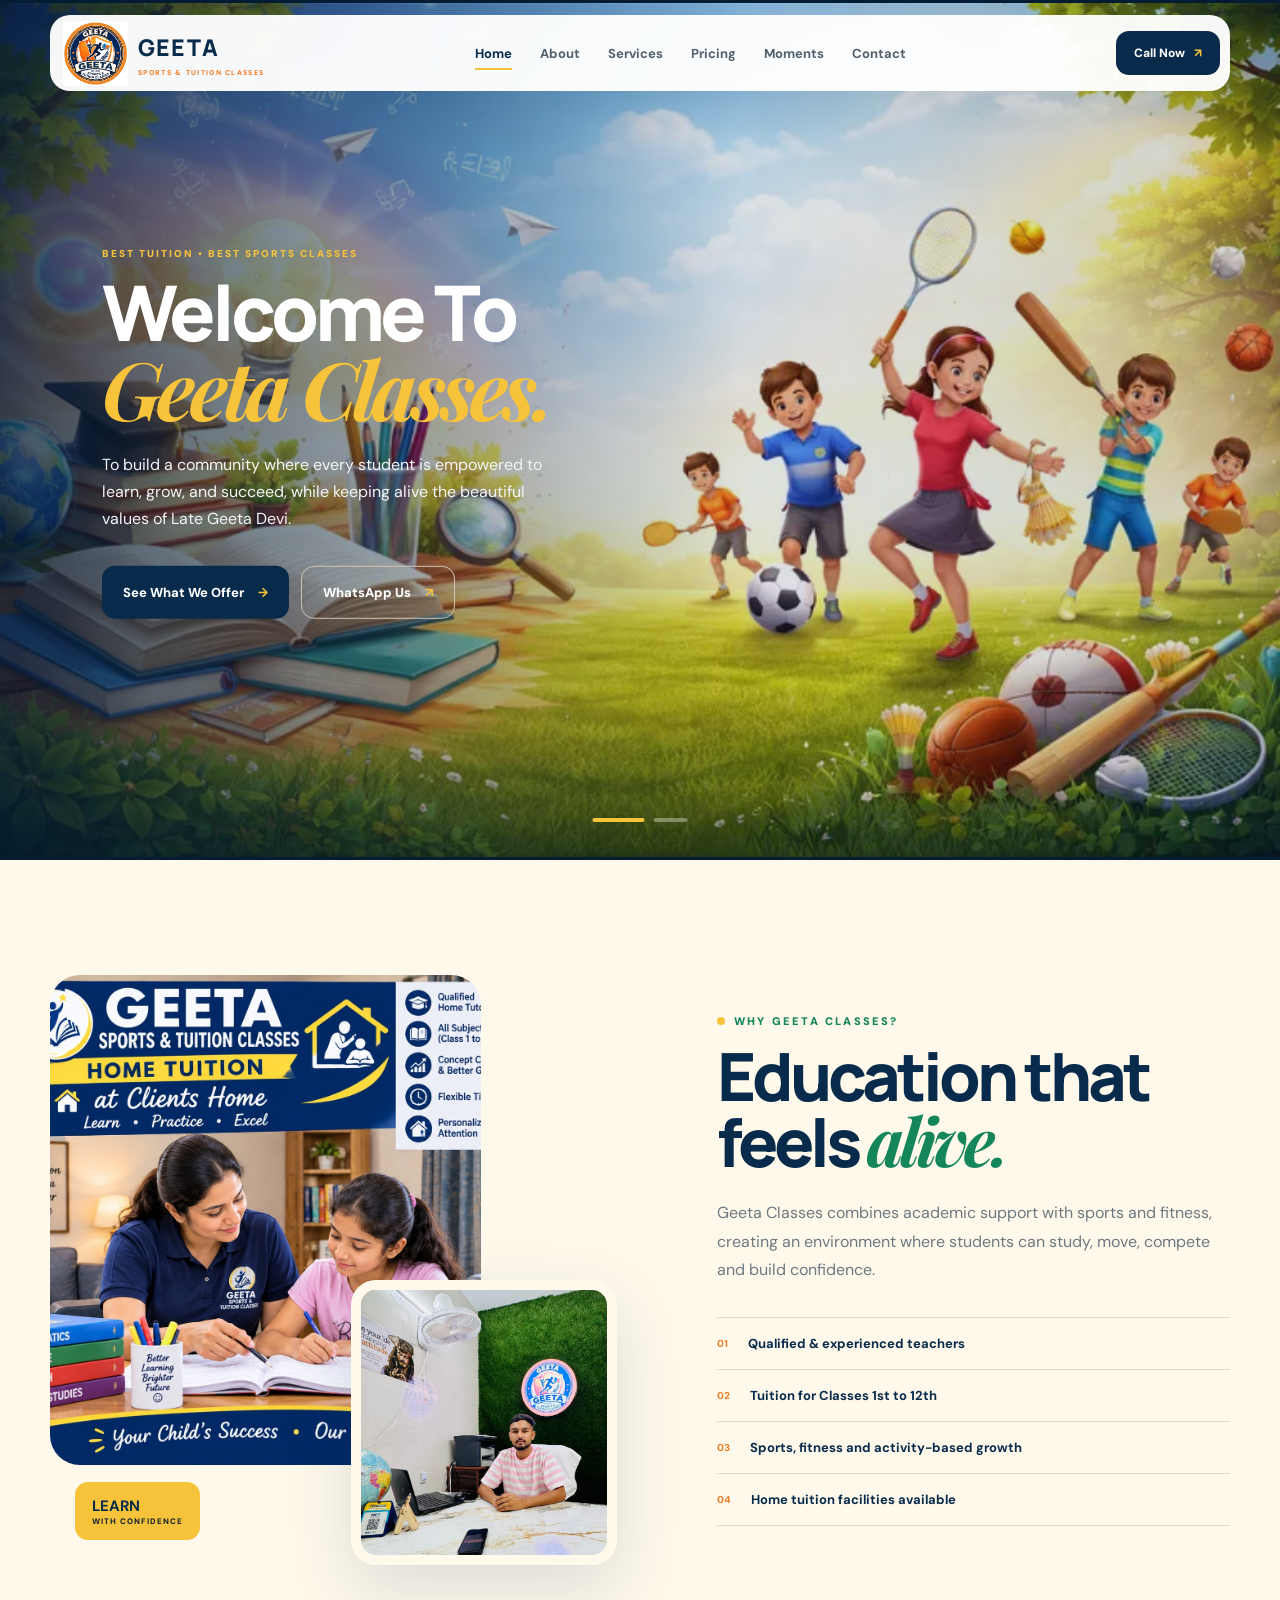
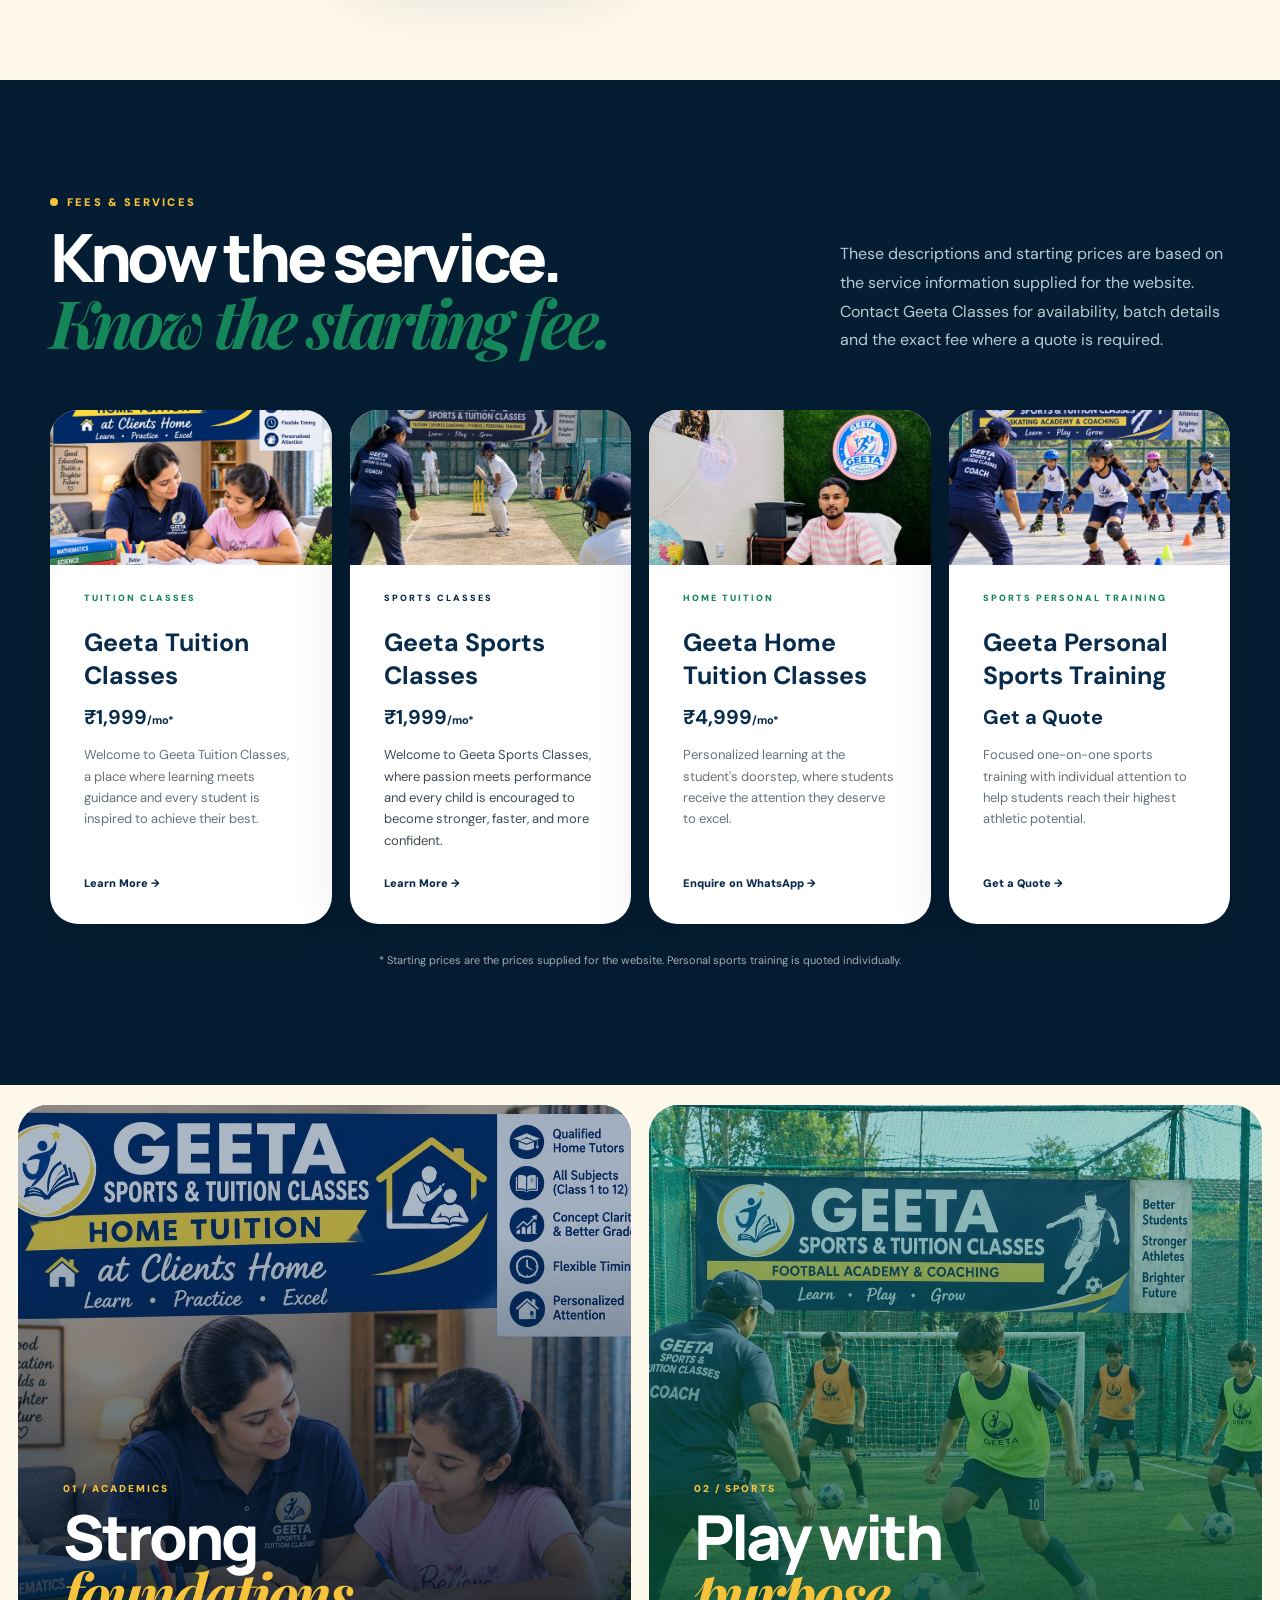
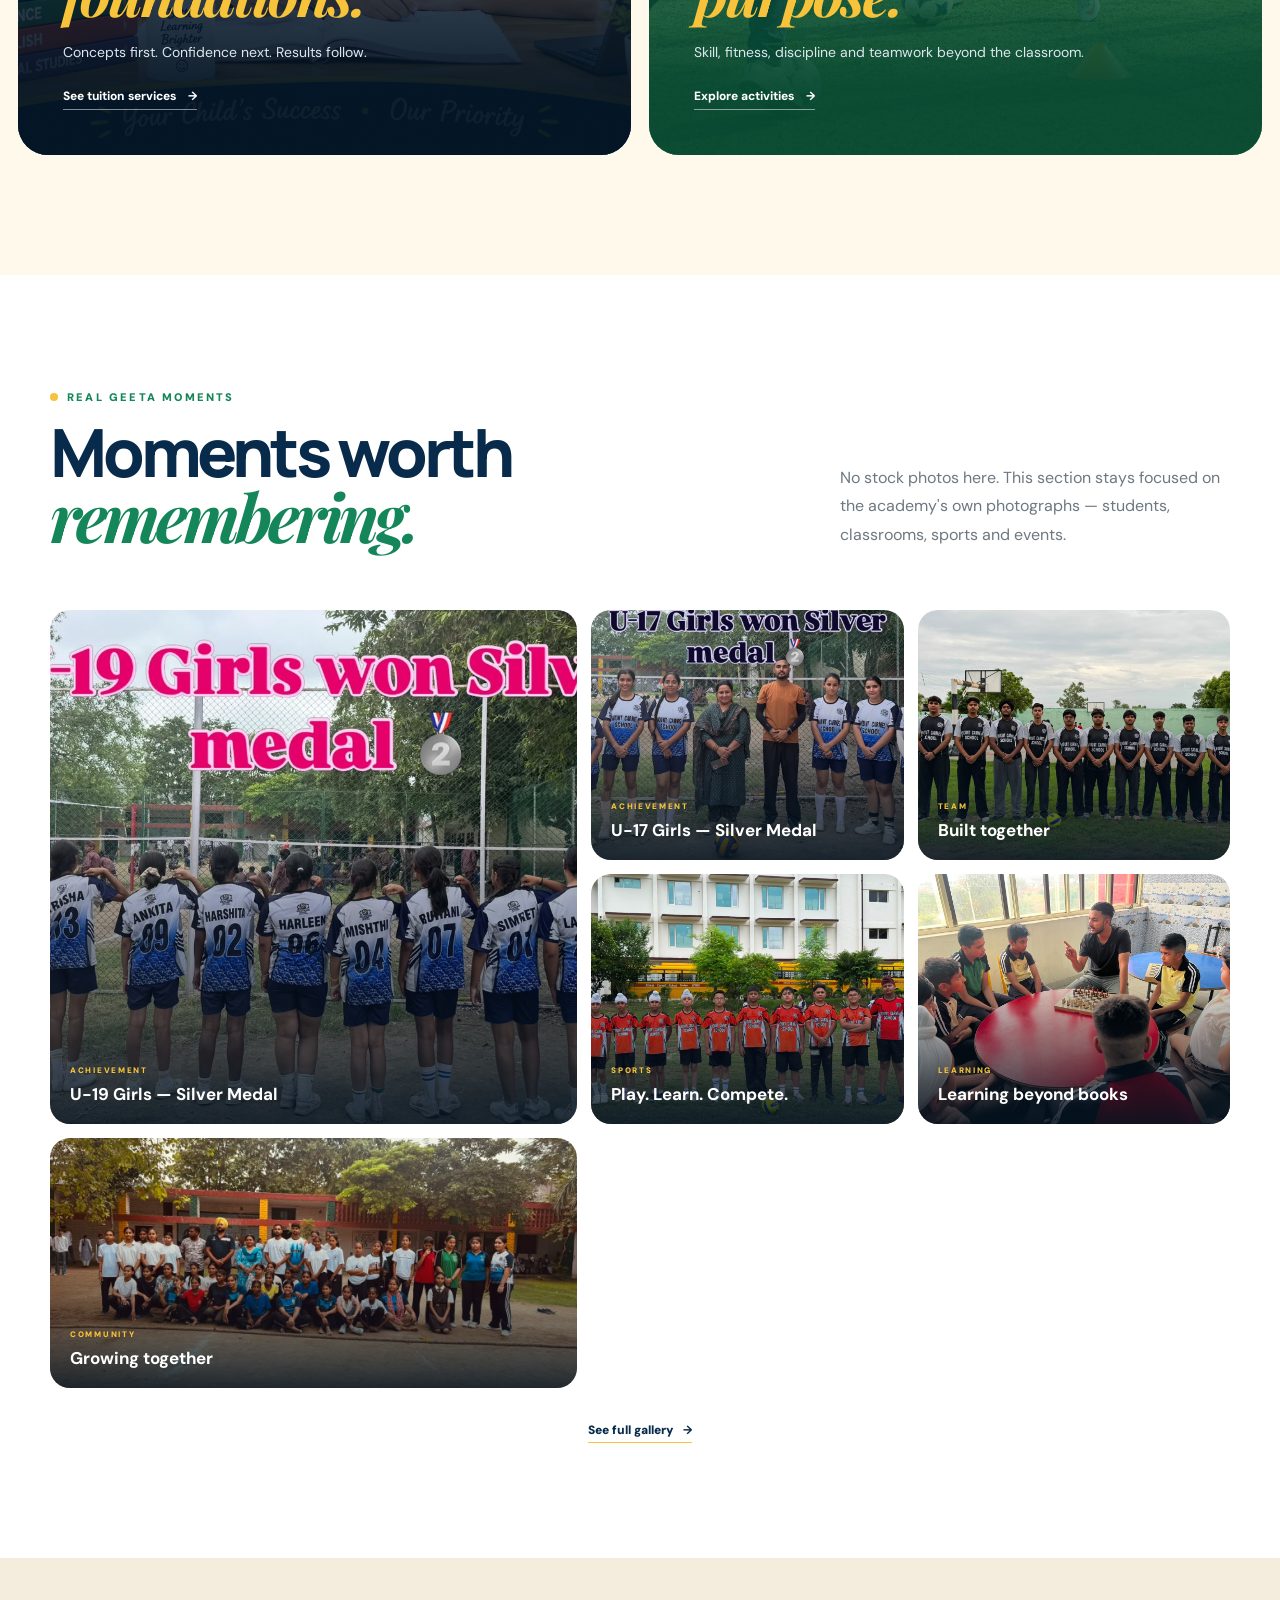
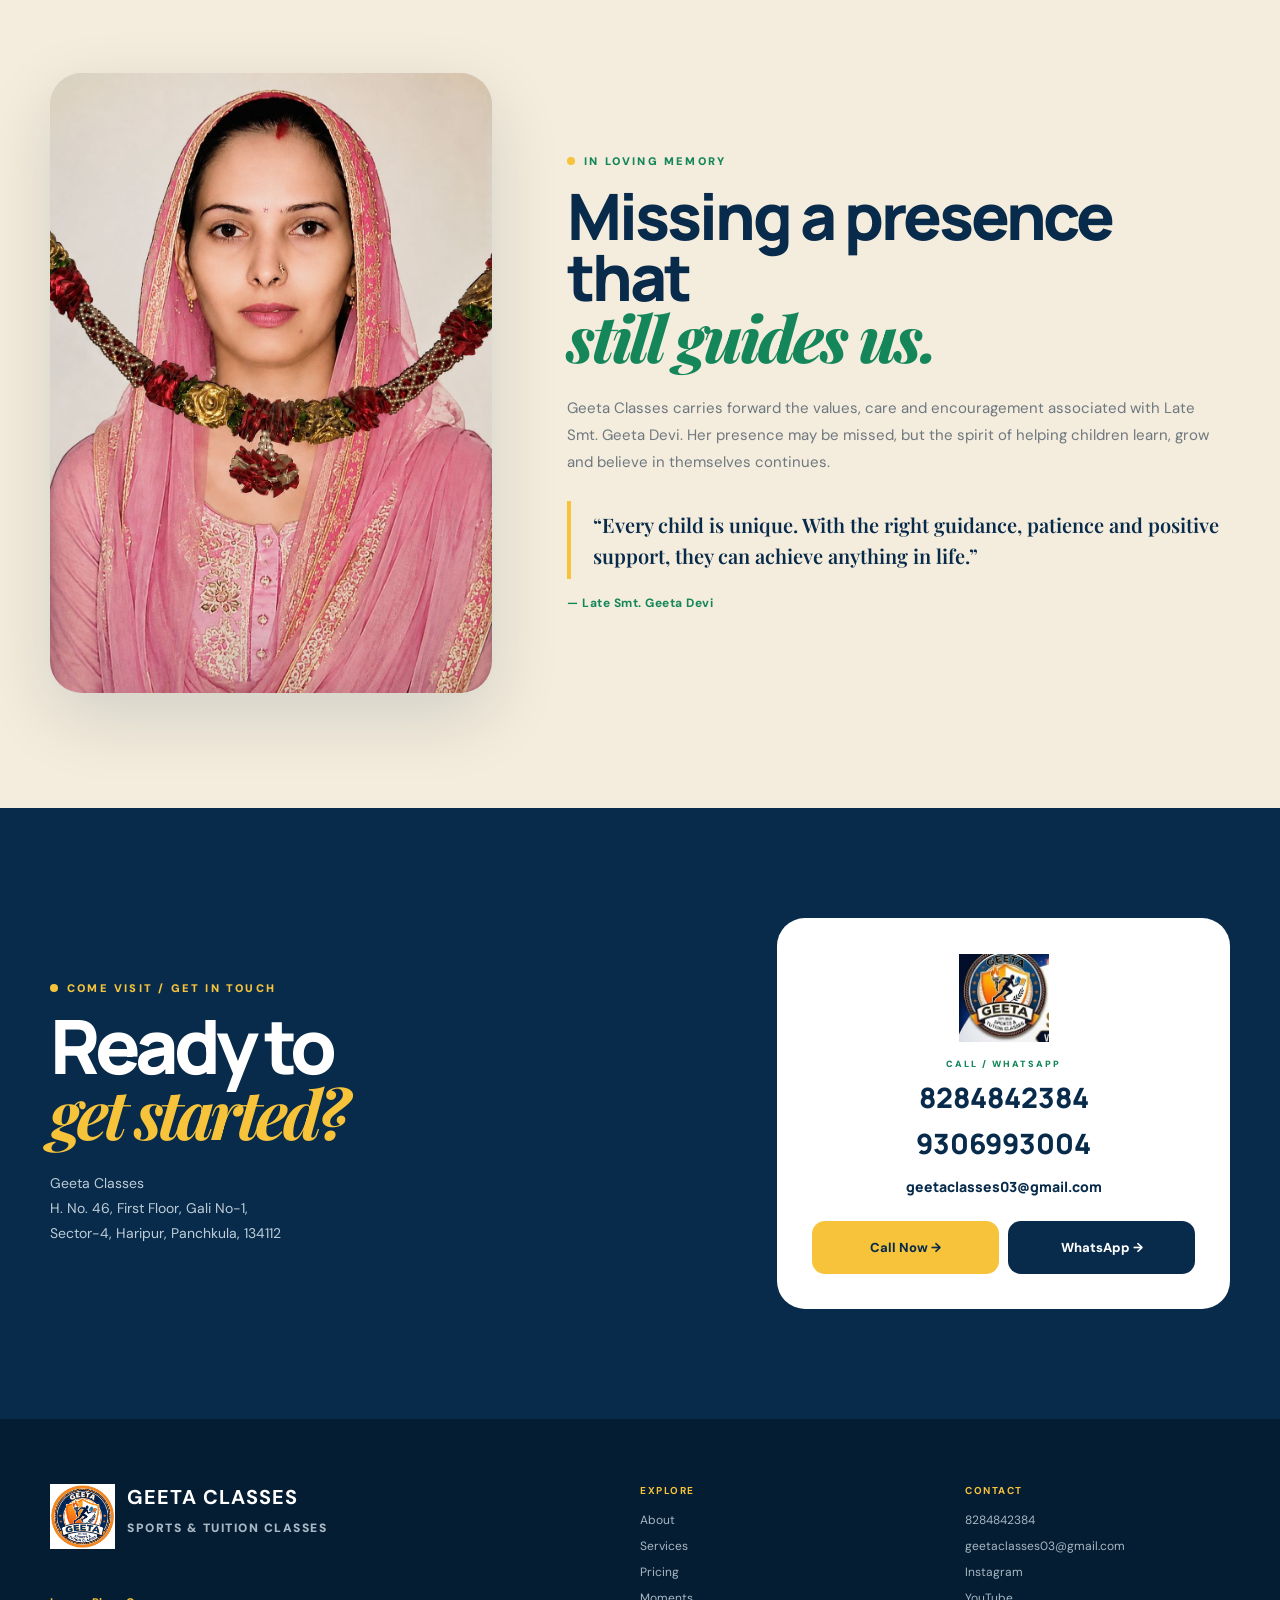
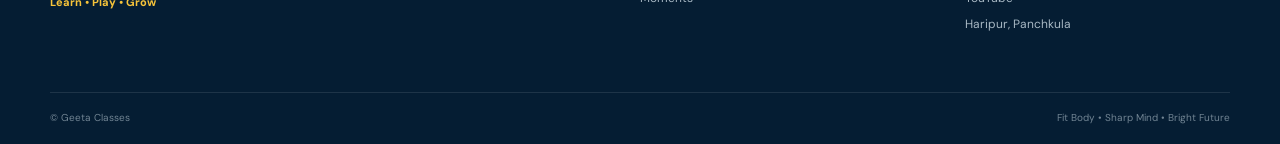
==== commit 6fa1b2db: "Update index.html" ====
--- a/index.html
+++ b/index.html
@@ -45,7 +45,7 @@
 <section class="hero hero-carousel" id="home">
     <div class="hero-slides">
 
-        <article class="hero-slide promo-slide">
+        <article class="hero-slide promo-slide mobile-home-hero">
             <img src="assets/images/academy/home-face.webp" alt="Geeta Classes education and sports banner detail">
             <div class="promo-slide-overlay"></div>
             <div class="promo-slide-content focus-content">
